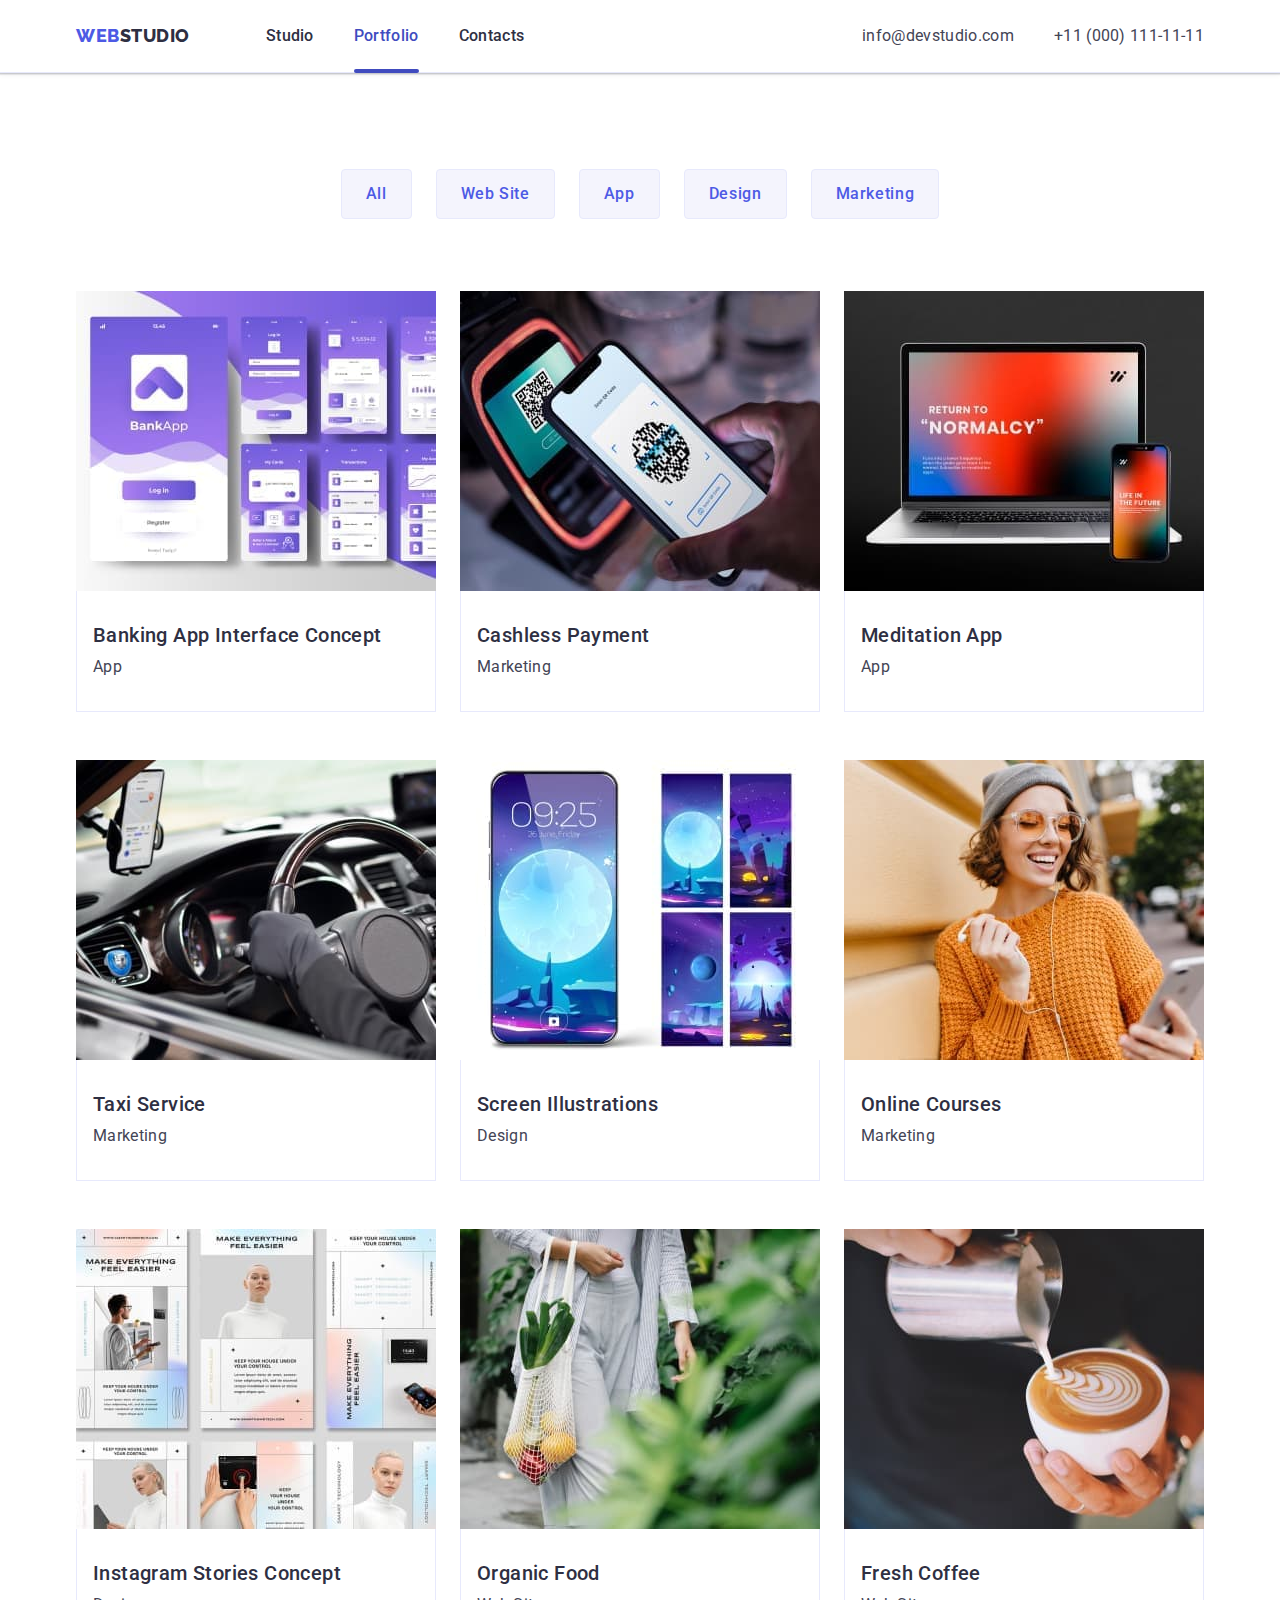
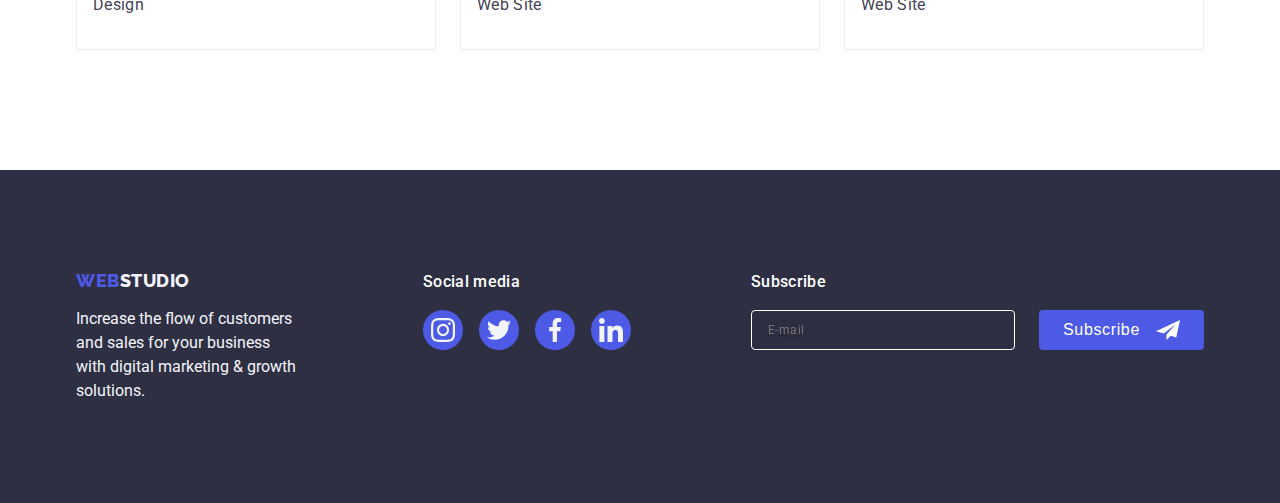
==== portfolio.html @ 84440533 "Initial commit" ====
<!DOCTYPE html>
<html lang="en">
  <head>
    <meta charset="UTF-8" />
    <meta http-equiv="X-UA-Compatible" content="IE=edge" />
    <meta name="viewport" content="width=device-width, initial-scale=1.0" />

    <link rel="preconnect" href="https://fonts.googleapis.com" />
    <link rel="preconnect" href="https://fonts.gstatic.com" crossorigin />
    <link
      href="https://fonts.googleapis.com/css2?family=Raleway:wght@800&family=Roboto:wght@400;500;700;900&display=swap"
      rel="stylesheet"
    />

    <link
      rel="stylesheet"
      href="https://cdnjs.cloudflare.com/ajax/libs/modern-normalize/2.0.0/modern-normalize.min.css"
      integrity="sha512-4xo8blKMVCiXpTaLzQSLSw3KFOVPWhm/TRtuPVc4WG6kUgjH6J03IBuG7JZPkcWMxJ5huwaBpOpnwYElP/m6wg=="
      crossorigin="anonymous"
      referrerpolicy="no-referrer"
    />

    <link rel="stylesheet" href="./css/styles.css" />

    <title>Portfolio</title>
  </head>
  <body>
    <header class="header">
      <div class="header-container container">
        <nav class="nav-page">
          <a href="./index.html" class="logo link"
            >Web<span class="accent">Studio</span>
          </a>
          <ul class="nav-list">
            <li>
              <a class="heder-nav-list-item link-focus" href="./index.html"
                >Studio</a
              >
            </li>
            <li>
              <a
                class="nav-list-link-portfolio-active heder-nav-list-item link-focus emphasis"
                href="./portfolio.html"
                >Portfolio</a
              >
            </li>
            <li>
              <a
                class="nav-list-link-contacts-active heder-nav-list-item link-focus"
                href=""
                >Contacts</a
              >
            </li>
          </ul>
        </nav>
        <address class="contacts">
          <ul class="list-contacts">
            <li>
              <a class="link-contacts address" href="mailto:info@devstudio.com"
                >info@devstudio.com</a
              >
            </li>
            <li>
              <a class="link-contacts address" href="tel:+110001111111"
                >+11 (000) 111-11-11</a
              >
            </li>
          </ul>
        </address>
      </div>
    </header>

    <main>
      <section class="scope">
        <div class="container">
          <h1 hidden>Portfolio</h1>
          <ul class="list-id">
            <li><button class="link-button" type="button">All</button></li>
            <li><button class="link-button" type="button">Web Site</button></li>
            <li><button class="link-button" type="button">App</button></li>
            <li><button class="link-button" type="button">Design</button></li>
            <li>
              <button class="link-button" type="button">Marketing</button>
            </li>
          </ul>
          <ul class="list-scope">
            <li class="scope-item">
              <a class="scope-link" href=""
                ><div class="box-img">
                  <img
                    src="./images/bankapp.jpg"
                    alt="BankApp"
                    width="360"
                    height="300"
                  />
                  <p class="text-overlay">
                    14 Stylish and User-Friendly App Design Concepts · Task
                    Manager App · Calorie Tracker App · Exotic Fruit Ecommerce
                    App · Cloud Storage App
                  </p>
                </div>
                <div class="container-items">
                  <h2 class="scope-title">Banking App Interface Concept</h2>
                  <p class="scope-text">App</p>
                </div>
              </a>
            </li>
            <li class="scope-item">
              <a class="scope-link" href="">
                <div class="box-img">
                  <img
                    src="./images/payment.jpg"
                    alt="Payment"
                    width="360"
                    height="300"
                  />
                  <p class="text-overlay">
                    14 Stylish and User-Friendly App Design Concepts · Task
                    Manager App · Calorie Tracker App · Exotic Fruit Ecommerce
                    App · Cloud Storage App
                  </p>
                </div>
                <div class="container-items">
                  <h2 class="scope-title">Cashless Payment</h2>
                  <p class="scope-text">Marketing</p>
                </div>
              </a>
            </li>
            <li class="scope-item">
              <a class="scope-link" href="">
                <div class="box-img">
                  <img
                    src="./images/app.jpg"
                    alt="App"
                    width="360"
                    height="300"
                  />
                  <p class="text-overlay">
                    14 Stylish and User-Friendly App Design Concepts · Task
                    Manager App · Calorie Tracker App · Exotic Fruit Ecommerce
                    App · Cloud Storage App
                  </p>
                </div>
                <div class="container-items">
                  <h2 class="scope-title">Meditation App</h2>
                  <p class="scope-text">App</p>
                </div></a
              >
            </li>
            <li class="scope-item">
              <a class="scope-link" href="">
                <div class="box-img">
                  <img
                    src="./images/taxi.jpg"
                    alt="Taxi"
                    width="360"
                    height="300"
                  />
                  <p class="text-overlay">
                    14 Stylish and User-Friendly App Design Concepts · Task
                    Manager App · Calorie Tracker App · Exotic Fruit Ecommerce
                    App · Cloud Storage App
                  </p>
                </div>
                <div class="container-items">
                  <h2 class="scope-title">Taxi Service</h2>
                  <p class="scope-text">Marketing</p>
                </div></a
              >
            </li>
            <li class="scope-item">
              <a class="scope-link" href="">
                <div class="box-img">
                  <img
                    src="./images/screen.jpg"
                    alt="Screen"
                    width="360"
                    height="300"
                  />
                  <p class="text-overlay">
                    14 Stylish and User-Friendly App Design Concepts · Task
                    Manager App · Calorie Tracker App · Exotic Fruit Ecommerce
                    App · Cloud Storage App
                  </p>
                </div>
                <div class="container-items">
                  <h2 class="scope-title">Screen Illustrations</h2>
                  <p class="scope-text">Design</p>
                </div></a
              >
            </li>
            <li class="scope-item">
              <a class="scope-link" href=""
                ><div class="box-img">
                  <img
                    src="./images/courses.jpg"
                    alt="Courses"
                    width="360"
                    height="300"
                  />
                  <p class="text-overlay">
                    14 Stylish and User-Friendly App Design Concepts · Task
                    Manager App · Calorie Tracker App · Exotic Fruit Ecommerce
                    App · Cloud Storage App
                  </p>
                </div>
                <div class="container-items">
                  <h2 class="scope-title">Online Courses</h2>
                  <p class="scope-text">Marketing</p>
                </div></a
              >
            </li>
            <li class="scope-item">
              <a class="scope-link" href=""
                ><div class="box-img">
                  <img
                    src="./images/stories.jpg"
                    alt="Stories"
                    width="360"
                    height="300"
                  />
                  <p class="text-overlay">
                    14 Stylish and User-Friendly App Design Concepts · Task
                    Manager App · Calorie Tracker App · Exotic Fruit Ecommerce
                    App · Cloud Storage App
                  </p>
                </div>
                <div class="container-items">
                  <h2 class="scope-title">Instagram Stories Concept</h2>
                  <p class="scope-text">Design</p>
                </div></a
              >
            </li>
            <li class="scope-item">
              <a class="scope-link" href=""
                ><div class="box-img">
                  <img
                    src="./images/food.jpg"
                    alt="Food"
                    width="360"
                    height="300"
                  />
                  <p class="text-overlay">
                    14 Stylish and User-Friendly App Design Concepts · Task
                    Manager App · Calorie Tracker App · Exotic Fruit Ecommerce
                    App · Cloud Storage App
                  </p>
                </div>
                <div class="container-items">
                  <h2 class="scope-title">Organic Food</h2>
                  <p class="scope-text">Web Site</p>
                </div></a
              >
            </li>
            <li class="scope-item">
              <a class="scope-link" href="">
                <div class="box-img">
                  <img
                    src="./images/coffee.jpg"
                    alt="Coffee"
                    width="360"
                    height="300"
                  />
                  <p class="text-overlay">
                    14 Stylish and User-Friendly App Design Concepts · Task
                    Manager App · Calorie Tracker App · Exotic Fruit Ecommerce
                    App · Cloud Storage App
                  </p>
                </div>
                <div class="container-items">
                  <h2 class="scope-title">Fresh Coffee</h2>
                  <p class="scope-text">Web Site</p>
                </div></a
              >
            </li>
          </ul>
        </div>
      </section>
    </main>
    <footer class="page-footer">
      <div class="footer-container container">
        <div class="footer-container-box">
          <a href="./index.html" class="footer-logo link"
            >Web<span class="footer-accent">Studio</span></a
          >
          <p class="footer-text">
            Increase the flow of customers and sales for your business with
            digital marketing & growth solutions.
          </p>
        </div>
        <div class="footer-container-box">
          <p class="footer-container-text">Social media</p>
          <ul class="footer-list">
            <li class="footer-item">
              <a href="" class="footer-item-link"
                ><svg class="footer-svg" width="24" height="24">
                  <use href="./images/icons.svg#icon-instagram"></use></svg
              ></a>
            </li>
            <li class="footer-item">
              <a href="" class="footer-item-link"
                ><svg class="footer-svg" width="24" height="24">
                  <use href="./images/icons.svg#icon-twitter"></use></svg
              ></a>
            </li>
            <li class="footer-item">
              <a href="" class="footer-item-link"
                ><svg class="footer-svg" width="24" height="24">
                  <use href="./images/icons.svg#icon-facebook"></use></svg
              ></a>
            </li>
            <li class="footer-item">
              <a href="" class="footer-item-link"
                ><svg class="footer-svg" width="24" height="24">
                  <use href="./images/icons.svg#icon-linkedin"></use></svg
              ></a>
            </li>
          </ul>
        </div>
        <div class="footer-form-box">
          <p class="footer-container-text">Subscribe</p>
          <form class="footer-form">
            <label class="footer-form-label"
              ><input
                type="email"
                placeholder="E-mail"
                class="footer-form-input"
                name="email"
            /></label>

            <button class="footer-form-button" type="submit">
              Subscribe
              <svg class="footer-button-svg" width="24" height="24">
                <use href="./images/icons.svg#icon-frame"></use>
              </svg>
            </button>
          </form>
        </div>
      </div>
    </footer>
  </body>
</html>
---- css/styles.css ----
:root {
  --link-focused: #4d5ae5;
  --social-link: #4d5ae5;
  --overlay-box: #4d5ae5;
  --navigate-text: #2e2f42;
  --default-text: #434455;
  --text-white-color: #ffffff;
  --active-color: #e7e9fc;
  --light-mode-background: #f4f4fd;
  --button-color: #404bbf;
  --social-hover: #404bbf;
  --customers-hover: #404bbf;
  --hero-background: rgba(46, 47, 66, 0.7);
  --link-underline: #404bbf;
  --social-icon: #f4f4fd;
  --border-customers: #8e8f99;
  --footer-link-hover: #31d0aa;
  --overlay-text: #f4f4fd;
}

*,
*::before,
*::after {
  box-sizing: border-box;
}

body {
  color: var(--default-text);
  background-color: var(--text-white-color);
  font-family: "Roboto", sans-serif;
  margin: 0;
}

h1,
h2,
h3,
h4,
h5,
h6,
p {
  margin: 0;
}

img {
  display: block;
}

ul {
  list-style: none;
  padding-left: 0;
  margin: 0;
}

a {
  text-decoration: none;
}

input {
  font-family: inherit;
}

/* ------------------------header-------------------- */

.header {
  border-bottom: 1px solid var(--active-color);
  box-shadow: 0px 2px 1px rgba(46, 47, 66, 0.08),
    0px 1px 1px rgba(46, 47, 66, 0.16), 0px 1px 6px rgba(46, 47, 66, 0.08);
}

.header-container {
  display: flex;
  justify-content: space-between;
  align-items: center;
}

.container {
  width: 1158px;
  margin: 0 auto;
  padding: 0 15px;
}

.nav-page {
  display: flex;
  align-items: center;
}

.logo {
  font-family: "Raleway", sans-serif;
  font-weight: 800;
  text-transform: uppercase;
  color: var(--link-focused);
  text-decoration: none;
  font-size: 18px;
  line-height: 1.17;
  letter-spacing: 0.03em;
  display: inline-block;
  margin-right: 76px;
}

.logo.link {
  text-decoration: none;
}

.logo:active {
  color: var(--active-color);
}

.accent {
  color: var(--navigate-text);
}

.accent:active {
  color: var(--active-color);
}

/* --------------------navigation------------------- */

.nav-list {
  display: flex;
  gap: 40px;
}

.heder-nav-list-item {
  display: block;
  padding: 24px 0;
  letter-spacing: 0.02em;
  line-height: 1.5;
  font-weight: 500;
  text-decoration: none;
  color: var(--navigate-text);
}

.heder-nav-list-item.link-focus:hover,
.heder-nav-list-item.link-focus:focus {
  color: var(--button-color);
}

.nav-list-link-studio-active {
  color: var(--link-underline);
  position: relative;
  transition: color 250ms cubic-bezier(0.4, 0, 0.2, 1);
}

.emphasis::after {
  display: block;
  content: "";
  position: absolute;
  left: 0;
  bottom: -1px;
  background-color: var(--link-underline);
  display: block;
  border-radius: 2px;
  height: 4px;
  width: 100%;
}

.nav-list-link-portfolio-active {
  color: var(--link-underline);
  position: relative;
  transition: color 250ms cubic-bezier(0.4, 0, 0.2, 1);
}

/* ---------------------contacts------------------ */

.contacts {
  font-style: normal;
}

.list-contacts {
  display: flex;
  gap: 40px;
}

.link-contacts {
  font-size: 16px;
  line-height: 1.5;
  font-weight: 400;
  letter-spacing: 0.02em;
  transition: color 250ms cubic-bezier(0.4, 0, 0.2, 1);
}

.link-contacts.address {
  color: var(--default-text);
  text-decoration: none;
}

.list-contacts .link-contacts.address:hover,
.list-contacts.link-contacts.address:focus {
  color: var(--button-color);
}

.list-contacts .link:active {
  color: var(--active-color);
}

/* ------------------------section1----------------------- */

.page {
  background-image: linear-gradient(
      to bottom,
      var(--hero-background),
      var(--hero-background)
    ),
    url(../images/people-office.jpg);
  max-width: 1440px;
  background-repeat: no-repeat;
  background-position: center;
  padding: 188px 0;
  margin-left: auto;
  margin-right: auto;
  background-size: cover;
}

.page-title {
  font-size: 56px;
  line-height: 1.07;
  color: var(--text-white-color);
  text-align: center;
  letter-spacing: 0.02em;
  max-width: 496px;
  text-align: center;
  margin-left: auto;
  margin-right: auto;
}

.page-button {
  display: block;
  border: none;
  font-family: "Roboto", sans-serif;
  font-weight: 500;
  letter-spacing: 0.04em;
  cursor: pointer;
  background-color: var(--link-focused);
  box-shadow: 0px 4px 4px rgba(0, 0, 0, 0.15);
  border-radius: 4px;
  color: var(--text-white-color);
  font-size: 16px;
  line-height: 1.5;
  min-width: 169px;
  height: 56px;
  margin-top: 48px;
  padding: 16px 32px;
  margin-left: auto;
  margin-right: auto;
  text-align: center;
  transition: background-color 250ms cubic-bezier(0.4, 0, 0.2, 1);
}

.page-button:hover,
.page-button:focus {
  background-color: var(--button-color);
  color: var(--text-white-color);
}

/* ---------------------section2----------------- */

.advice {
  padding: 120px 0;
}

.list-advice {
  display: flex;
  justify-content: space-between;
  gap: 24px;
}

.item-advice {
  width: calc((100%-72px) / 4);
}

.advice-box-svg {
  display: flex;
  justify-content: center;
  align-items: center;
  margin-bottom: 8px;
  width: 264px;
  height: 112px;
  background-color: var(--light-mode-background);
  border-radius: 4px;
}

.list-title {
  font-weight: 500;
  font-size: 20px;
  line-height: 1.2;
  color: var(--navigate-text);
  letter-spacing: 0.02em;
  margin-bottom: 8px;
}

.list-text {
  letter-spacing: 0.02em;
  font-size: 16px;
  line-height: 1.5;
  width: 264px;
}

/* ---------------------------section3------------------- */

.device {
  padding-bottom: 120px;
}

.section-title {
  text-align: center;
  letter-spacing: 0.02em;
  text-transform: capitalize;
  font-size: 36px;
  line-height: 1.11;
  color: var(--navigate-text);
  margin-bottom: 72px;
}

.list-device {
  display: flex;
  gap: 24px;
}

.item-device {
  width: calc((100%-48px) / 3);
}

.device-img {
  border: 1px solid var(--active-color);
}

/* ------------------section4--------------------- */

.section-team {
  background-color: var(--light-mode-background);
  padding: 120px 0;
}

.list-team {
  display: flex;
  gap: 24px;
  justify-content: center;
}

.team-item {
  background-color: var(--text-white-color);
  box-shadow: 0px 1px 6px rgba(46, 47, 66, 0.08),
    0px 1px 1px rgba(46, 47, 66, 0.16), 0px 2px 1px rgba(46, 47, 66, 0.08);
  border-radius: 0px 0px 4px 4px;
}

.container-team {
  padding: 32px 0;
}

.name-title {
  font-weight: 500;
  letter-spacing: 0.02em;
  text-transform: capitalize;
  color: var(--navigate-text);
  font-size: 20px;
  line-height: 1.2;
  text-align: center;
  margin-bottom: 8px;
}

.name-text {
  letter-spacing: 0.02em;
  font-size: 16px;
  line-height: 1.5;
  text-align: center;
}

.container-team-item {
  display: flex;
}

.team-soc-list {
  display: flex;
  justify-content: center;
  gap: 24px;
  margin-top: 8px;
}

.team-soc-item {
  width: 40px;
  height: 40px;
}

.team-soc-link {
  width: 100%;
  height: 100%;
  background-color: var(--social-link);
  border-radius: 50%;
  display: flex;
  justify-content: center;
  align-items: center;
  transition: background-color 250ms cubic-bezier(0.4, 0, 0.2, 1);
}

.team-soc-link:hover,
.team-soc-link:focus {
  background-color: var(--social-hover);
}

.svg-team-soc {
  fill: var(--social-icon);
}

/* ------------------------section5------------------- */

.section-customers {
  padding-top: 120px;
  padding-bottom: 120px;
}

.customers-list {
  display: flex;
  gap: 24px;
  justify-content: center;
}

.customers-item {
  display: inline-block;
  width: calc((100% - 120px) / 6);
  height: 88px;
}

.customers-item-link {
  width: 100%;
  height: 100%;
  display: flex;
  justify-content: center;
  align-items: center;
  border: 1px solid var(--border-customers);
  color: var(--border-customers);
  border-radius: 4px;
  transition: border-color 250ms cubic-bezier(0.4, 0, 0.2, 1),
    color 250ms cubic-bezier(0.4, 0, 0.2, 1);
}

.customers-item-link:hover,
.customers-item-link:focus {
  border: 1px solid var(--customers-hover);
  color: var(--customers-hover);
}

.customers-svg {
  fill: currentColor;
}

/* ------------------------footer----------------- */

.page-footer {
  background-color: var(--navigate-text);
  padding: 100px 0;
  display: flex;
}

.footer-logo {
  font-family: "Raleway", sans-serif;
  font-weight: 800;
  text-transform: uppercase;
  color: var(--link-focused);
  text-decoration: none;
  font-size: 18px;
  line-height: 1.17;
  letter-spacing: 0.03em;
  display: inline-block;
  margin-bottom: 16px;
}

.footer-logo.link {
  text-decoration: none;
}

.footer-logo:active {
  color: var(--active-color);
}

.footer-accent {
  color: var(--light-mode-background);
}

.footer-accent:hover,
.footer-accent:focus {
  color: var(--link-focused);
}

.footer-accent:active {
  color: var(--active-color);
}

.footer-text {
  color: var(--light-mode-background);
  font-size: 16px;
  line-height: 1.5;
  max-width: 264px;
}

.footer-container {
  display: flex;
  align-items: baseline;
}

.footer-container-box {
  margin-right: 120px;
}

.footer-list {
  display: flex;
  gap: 16px;
}

.footer-container-text {
  font-weight: 500;
  font-size: 16px;
  line-height: 1.5;
  letter-spacing: 0.02em;
  margin-bottom: 16px;

  color: var(--text-white-color);
}

.footer-item {
  width: 40px;
  height: 40px;
}

.footer-item-link {
  width: 100%;
  height: 100%;
  background-color: var(--social-link);
  border-radius: 50%;
  display: flex;
  justify-content: center;
  align-items: center;
  transition: background-color 250ms cubic-bezier(0.4, 0, 0.2, 1);
  margin-right: 80px;
}

.footer-item-link:hover,
.footer-item-link:focus {
  background-color: var(--footer-link-hover);
}

.footer-svg {
  fill: var(--social-icon);
}

.footer-form {
  display: flex;
  align-items: flex-end;
  gap: 24px;
}

.footer-form-input {
  display: block;
  background-color: transparent;
  border: 1px solid var(--text-white-color);
  border-radius: 4px;
  padding: 8px 16px;
  color: var(--text-white-color);
  letter-spacing: 0.04em;
  font-size: 12px;
  line-height: 1.5;
  min-width: 264px;
  height: 40px;
  filter: drop-shadow(0px 4px 4px rgba(0, 0, 0, 0.15));
  transition: background-color 250ms cubic-bezier(0.4, 0, 0.2, 1);
}

.footer-form-button {
  display: flex;
  flex-direction: row;
  justify-content: center;
  align-items: center;
  min-width: 165px;
  height: 40px;
  font-weight: 500;
  padding: 8px 24px;
  border-radius: 4px;
  background-color: var(--link-focused);
  color: var(--text-white-color);
  letter-spacing: 0.04em;
  font-size: 16px;
  line-height: 1.5;
  transition: background-color 250ms cubic-bezier(0.4, 0, 0.2, 1);
  border: none;
  cursor: pointer;
}

.footer-form-button:hover,
.footer-form-button:focus {
  background-color: var(--button-color);
  color: var(--text-white-color);
}

.footer-button-svg {
  margin-left: 16px;
}

/*---------------------backdrop-----------------  */

.is-hidden {
  opacity: 0;
  visibility: hidden;
  pointer-events: none;
}

.backdrop {
  position: fixed;
  top: 0;
  left: 0;
  width: 100%;
  height: 100%;
  background-color: rgba(46, 47, 66, 0.4);
  transition: opacity 250ms cubic-bezier(0.4, 0, 0.2, 1),
    visibility 250ms cubic-bezier(0.4, 0, 0.2, 1);
}

.modal {
  position: absolute;
  top: 50%;
  left: 50%;
  width: 408px;
  min-height: 584px;
  transform: translate(-50%, -50%) scale(1);
  background-color: #fcfcfc;
  transition: transform 250ms cubic-bezier(0.4, 0, 0.2, 1);
  box-shadow: 0px 1px 1px rgba(0, 0, 0, 0.14), 0px 1px 3px rgba(0, 0, 0, 0.12),
    0px 2px 1px rgba(0, 0, 0, 0.2);
  border-radius: 4px;
  display: flex;
  flex-direction: column;
  align-items: center;
  justify-content: center;
  padding: 72px 24px 24px;
}

.modal-button {
  position: absolute;
  background: var(--active-color);
  border: 1px solid rgba(0, 0, 0, 0.1);
  border-radius: 50%;
  top: 24px;
  right: 24px;
  width: 24px;
  height: 24px;
  cursor: pointer;
  display: flex;
  justify-content: center;
  align-items: center;
  padding: 0;
  transition: background-color 250ms cubic-bezier(0.4, 0, 0.2, 1),
    border 250ms cubic-bezier(0.4, 0, 0.2, 1);
}

.modal-button:hover,
.modal-button:focus {
  background-color: var(--button-color);
  fill: var(--text-white-color);
  border: none;
}

.button-svg {
  transition: fill 250ms cubic-bezier(0.4, 0, 0.2, 1);
}

.backdrop-title {
  font-weight: 500;
  font-size: 16px;
  line-height: 1.5;
  text-align: center;
  letter-spacing: 0.02em;
  color: var(--navigate-text);
  margin-bottom: 16px;
}

.container-form {
  margin-bottom: 8px;
}

.form-label {
  display: block;
  position: relative;
  font-size: 12px;
  line-height: 1.17;
  letter-spacing: 0.04em;
  color: var(--border-customers);
  margin-bottom: 4px;
}

.container-input {
  position: relative;
}

.form-input {
  display: block;
  width: 360px;
  height: 40px;
  padding-left: 38px;
  border: 1px solid rgba(46, 47, 66, 0.4);
  outline: transparent;
  border-radius: 4px;
  background-color: transparent;
  transition: border-color 250ms cubic-bezier(0.4, 0, 0.2, 1);
}

.form-input:focus {
  border-color: var(--link-focused);
}

.form-svg {
  position: absolute;
  top: 50%;
  left: 16px;
  transform: translateY(-50%);
  transition: fill 250ms cubic-bezier(0.4, 0, 0.2, 1);
}

.form-input:focus-within + .form-svg {
  fill: #4d5ae5;
}

.textarea-box {
  margin-bottom: 16px;
}

.form-textarea {
  display: block;
  resize: none;
  width: 360px;
  height: 120px;
  color: rgba(46, 47, 66, 0.4);
  border: 1px solid rgba(46, 47, 66, 0.2);
  border-radius: 4px;
  background-color: transparent;
  outline: transparent;
  transition: border-color 250ms cubic-bezier(0.4, 0, 0.2, 1);
  padding: 8px 16px;
  font-size: 12px;
  letter-spacing: 0.04em;
  line-height: 1.17;
}

.form-textarea:focus {
  border-color: var(--link-focused);
}

.checkbox-box {
  margin-bottom: 24px;
}

.checkbox-label {
  display: block;
  font-size: 12px;
  line-height: 1.17;
  letter-spacing: 0.04em;
  color: var(--border-customers);
}

.visually-hidden {
  position: absolute;
  width: 1px;
  height: 1px;
  margin: -1px;
  border: 0;
  padding: 0;
  white-space: nowrap;
  clip-path: inset(100%);
  clip: rect(0 0 0 0);
  overflow: hidden;
}

.checkbox-span {
  width: 16px;
  height: 16px;
  border: 1px solid rgba(46, 47, 66, 0.4);
  border-radius: 2px;
  transition: background-color 250ms cubic-bezier(0.4, 0, 0.2, 1),
    border 250ms cubic-bezier(0.4, 0, 0.2, 1),
    fill 250ms cubic-bezier(0.4, 0, 0.2, 1);
  display: inline-flex;
  justify-content: center;
  align-items: center;
  fill: transparent;
  margin-right: 8px;
}

.form-checkbox-svg {
  display: inline-block;
  border-radius: 2px;
  opacity: 0;
}

.form-link {
  font-size: 12px;
  line-height: 1.33;
  letter-spacing: 0.04em;
  text-decoration: underline;
  color: var(--social-link);
}

.form-checkbox:checked + .checkbox-label > .checkbox-span .form-checkbox-svg {
  opacity: 1;
}

.form-checkbox:checked + .checkbox-label > .checkbox-span {
  background-color: #404bbf;
  border: none;
  fill: #ffffff;
}

.form-btn {
  display: block;
  min-width: 169px;
  height: 56px;
  padding: 16px 32px;
  font-size: 500;
  letter-spacing: 0.04em;
  background-color: var(--link-focused);
  color: var(--text-white-color);
  box-shadow: 0px 4px 4px rgba(0, 0, 0, 0.15);
  border-radius: 4px;
  text-align: center;
  transition: background-color 250ms cubic-bezier(0.4, 0, 0.2, 1);
  margin-top: 24px;
  margin-left: auto;
  margin-right: auto;
  line-height: 1.5;
  font-weight: 500;
  cursor: pointer;
  border: none;
}

/* ------------------Button-portfolio----------------- */

.scope {
  padding-top: 96px;
  padding-bottom: 120px;
}

.list-id {
  display: flex;
  justify-content: center;
  gap: 24px;
  margin-bottom: 72px;
}

.link-button {
  font-family: "Roboto", sans-serif;
  font-weight: 500;
  font-size: 16px;
  line-height: 1.5;
  letter-spacing: 0.04em;
  cursor: pointer;
  color: var(--link-focused);
  background-color: var(--light-mode-background);
  border: 1px solid var(--active-color);
  border-radius: 4px;
  padding: 12px 24px;
  transition: color 250ms cubic-bezier(0.4, 0, 0.2, 1),
    background-color 250ms cubic-bezier(0.4, 0, 0.2, 1),
    border-color 250ms cubic-bezier(0.4, 0, 0.2, 1),
    box-shadow 250ms cubic-bezier(0.4, 0, 0.2, 1);
}

.link-button:hover,
.link-button:focus {
  background-color: var(--button-color);
  color: var(--text-white-color);
  border: 1px solid transparent;
  box-shadow: 0px 3px 1px rgba(0, 0, 0, 0.1), 0px 2px 1px rgba(0, 0, 0, 0.08),
    0px 2px 2px rgba(0, 0, 0, 0.12);
}

/* --------------------------scope portfolio--------------- */

.list-scope {
  display: flex;
  column-gap: 24px;
  flex-wrap: wrap;
  row-gap: 48px;
}

.scope-item {
  background-color: var(--text-white-color);
  width: calc((100% - 48px) / 3);
}

.scope-link {
  display: block;
  transition: box-shadow 250ms cubic-bezier(0.4, 0, 0.2, 1);
}

.scope-link:hover,
.scope-link:focus {
  box-shadow: 0px 1px 6px rgba(46, 47, 66, 0.08),
    0px 1px 1px rgba(46, 47, 66, 0.16), 0px 2px 1px rgba(46, 47, 66, 0.08);
}

.box-img {
  position: relative;
  overflow: hidden;
}

.text-overlay {
  position: absolute;
  top: 0;
  left: 0;
  width: 100%;
  height: 100%;
  transform: translateY(100%);
  font-weight: 400;
  font-size: 16px;
  line-height: 1.5;
  letter-spacing: 0.02em;
  background-color: var(--overlay-box);
  color: var(--overlay-text);
  transition: transform 250ms cubic-bezier(0.4, 0, 0.2, 1);
  padding: 40px 32px;
}

.scope-link:focus .text-overlay {
  transform: translateY(0);
}

.box-img:hover .text-overlay {
  transform: translateY(0);
}
.container-items {
  padding: 32px 16px;
  border: 1px solid var(--active-color);
  border-top: none;
}

.scope-title {
  font-weight: 500;
  font-size: 20px;
  line-height: 1.2;
  letter-spacing: 0.02em;
  color: var(--navigate-text);
  margin-bottom: 8px;
}

.scope-text {
  letter-spacing: 0.02em;
  color: var(--default-text);
  font-size: 16px;
  line-height: 1.5;
}
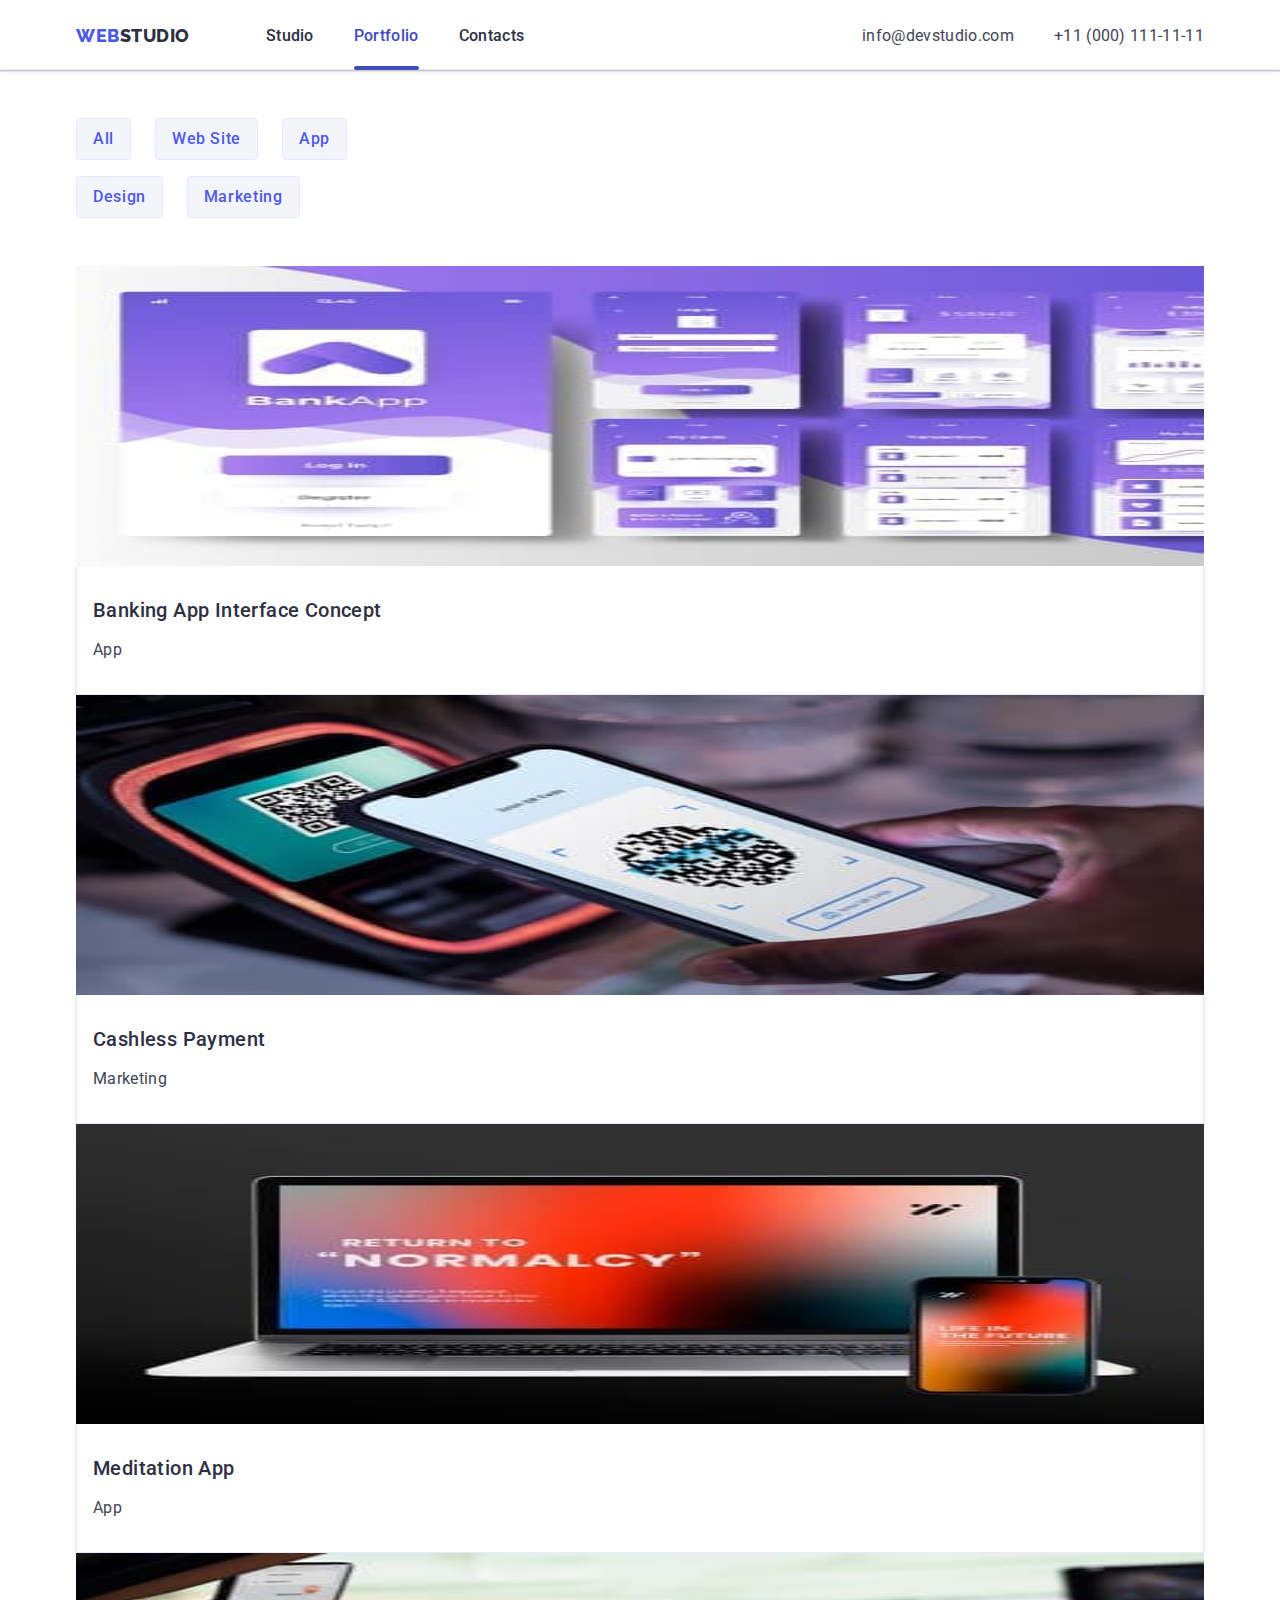
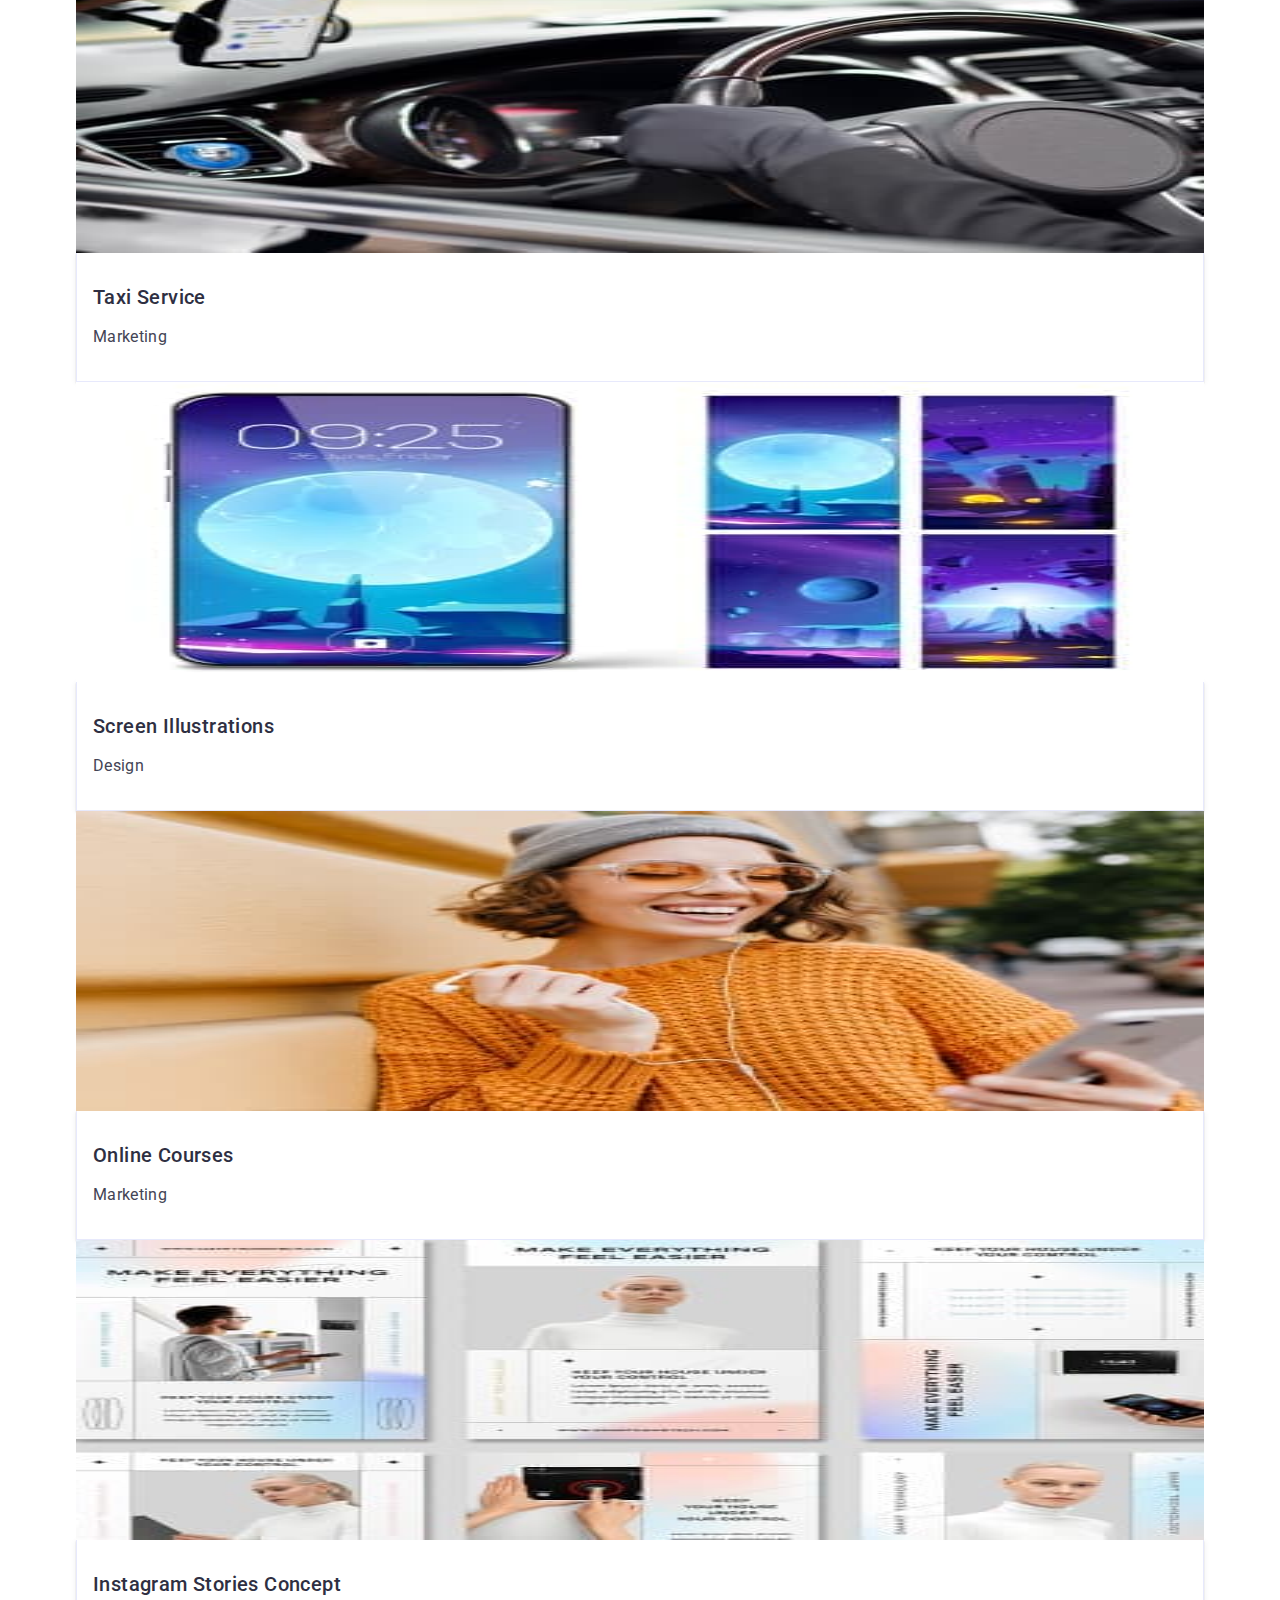
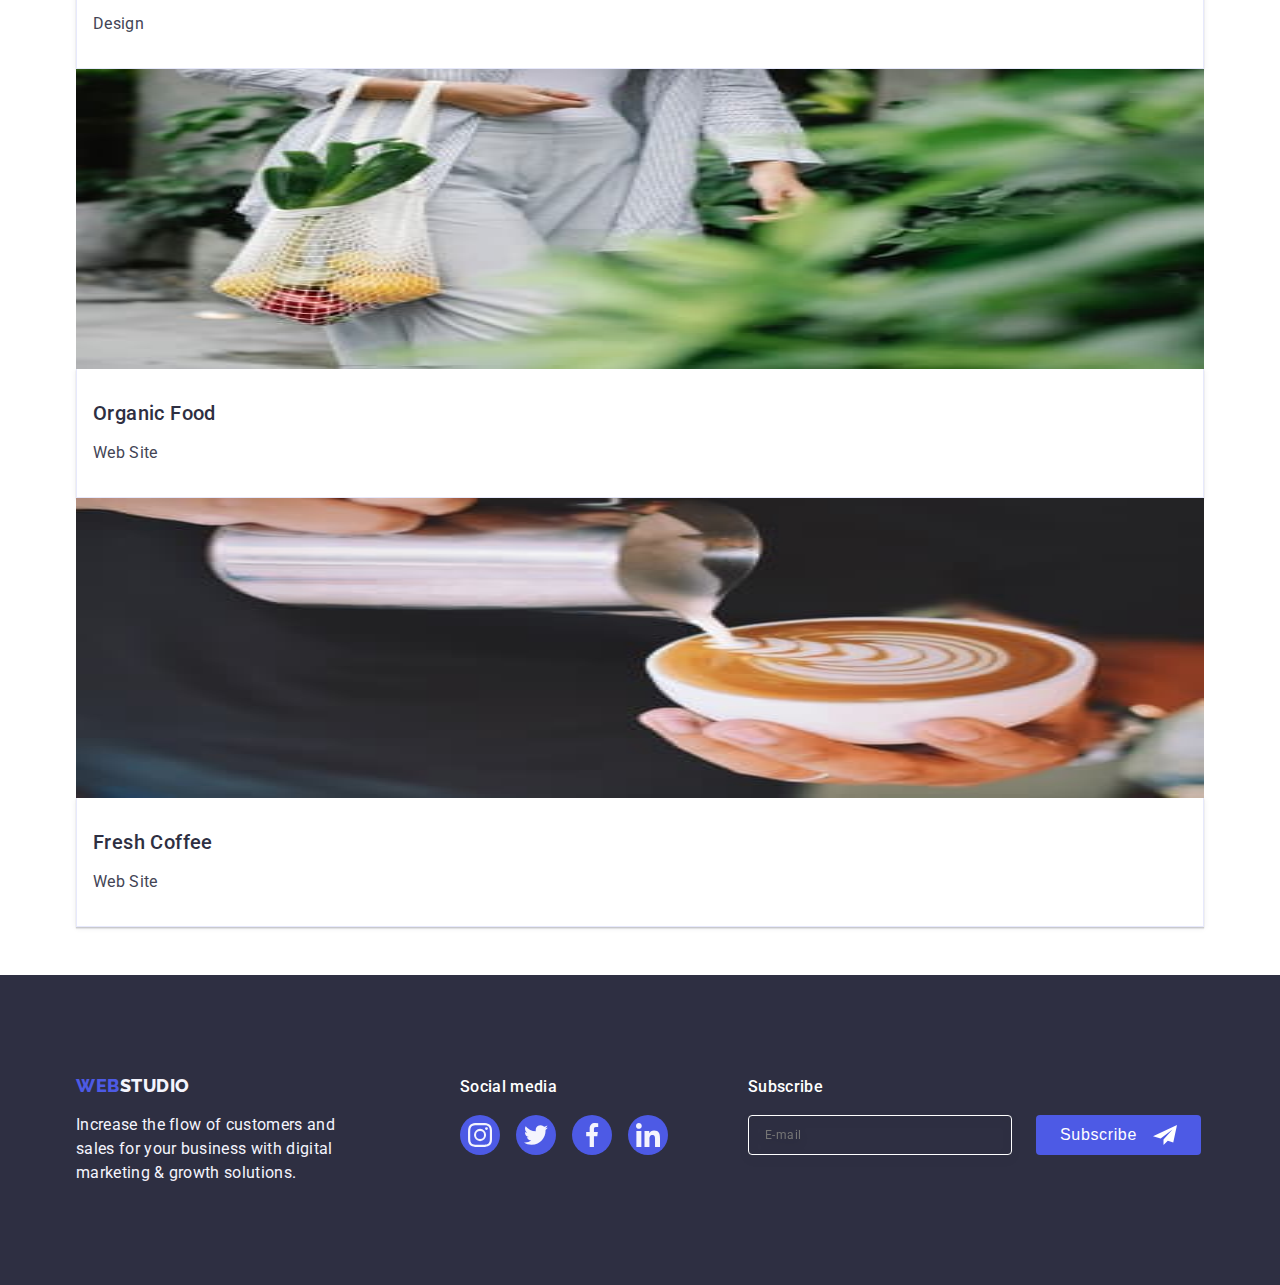
==== commit 8eda1b70: "save6" ====
--- a/portfolio.html
+++ b/portfolio.html
@@ -31,6 +31,87 @@
           <a href="./index.html" class="logo link"
             >Web<span class="accent">Studio</span>
           </a>
+
+          <button data-menu-open class="nav-btn" type="button">
+            <svg class="nav-btn-svg" width="32" height="22">
+              <use href="./images/icons.svg#icon-hamburger-converted"></use>
+            </svg>
+          </button>
+          <div data-menu class="mobile-menu is-hidden">
+            <div class="mobile-menu">
+              <button
+                data-menu-close
+                type="button"
+                class="menu-button js-close-menu"
+              >
+                <svg class="button-svg" width="8" height="8">
+                  <use href="./images/icons.svg#icon-close-black"></use>
+                </svg>
+              </button>
+              <nav>
+                <ul class="nav-list-menu">
+                  <li>
+                    <a class="heder-nav-menu" href="./index.html">Studio</a>
+                  </li>
+                  <li>
+                    <a class="heder-nav-menu emphasis" href="./portfolio.html"
+                      >Portfolio</a
+                    >
+                  </li>
+                  <li>
+                    <a class="heder-nav-menu" href="">Contacts</a>
+                  </li>
+                </ul>
+              </nav>
+              <address class="contacts-menu">
+                <ul class="list-contacts-menu">
+                  <li class="contacts-item">
+                    <a
+                      class="link-contacts-menu address"
+                      href="tel:+110001111111"
+                      >+11 (000) 111-11-11</a
+                    >
+                  </li>
+                  <li>
+                    <a
+                      class="email-contacts-menu address"
+                      href="mailto:info@devstudio.com"
+                      >info@devstudio.com</a
+                    >
+                  </li>
+                </ul>
+                <ul class="soc-list">
+                  <li class="soc-item">
+                    <a href="" class="soc-link"
+                      ><svg class="svg-soc">
+                        <use
+                          href="./images/icons.svg#icon-instagram"
+                        ></use></svg
+                    ></a>
+                  </li>
+                  <li class="soc-item">
+                    <a href="" class="soc-link"
+                      ><svg class="svg-soc">
+                        <use href="./images/icons.svg#icon-twitter"></use></svg
+                    ></a>
+                  </li>
+                  <li class="soc-item">
+                    <a href="" class="soc-link"
+                      ><svg class="svg-soc">
+                        <use href="./images/icons.svg#icon-facebook"></use></svg
+                    ></a>
+                  </li>
+                  <li class="soc-item">
+                    <a href="" class="soc-link"
+                      ><svg class="svg-soc">
+                        <use href="./images/icons.svg#icon-linkedin"></use></svg
+                    ></a>
+                  </li>
+                </ul>
+              </address>
+            </div>
+          </div>
+
           <ul class="nav-list">
             <li>
               <a class="heder-nav-list-item link-focus" href="./index.html"
@@ -45,11 +126,7 @@
               >
             </li>
             <li>
-              <a
-                class="nav-list-link-contacts-active heder-nav-list-item link-focus"
-                href=""
-                >Contacts</a
-              >
+              <a class="heder-nav-list-item link-focus" href="">Contacts</a>
             </li>
           </ul>
         </nav>
@@ -75,19 +152,33 @@
         <div class="container">
           <h1 hidden>Portfolio</h1>
           <ul class="list-id">
-            <li><button class="link-button" type="button">All</button></li>
-            <li><button class="link-button" type="button">Web Site</button></li>
-            <li><button class="link-button" type="button">App</button></li>
-            <li><button class="link-button" type="button">Design</button></li>
-            <li>
-              <button class="link-button" type="button">Marketing</button>
-            </li>
+            <div class="list-id-box">
+              <li class="list-item-id">
+                <button class="link-button" type="button">All</button>
+              </li>
+              <li class="list-item-id">
+                <button class="link-button" type="button">Web Site</button>
+              </li>
+              <li class="list-item-id">
+                <button class="link-button" type="button">App</button>
+              </li>
+            </div>
+            <div class="list-id-box">
+              <li class="list-item-id">
+                <button class="link-button" type="button">Design</button>
+              </li>
+              <li class="list-item-id">
+                <button class="link-button" type="button">Marketing</button>
+              </li>
+            </div>
           </ul>
           <ul class="list-scope">
             <li class="scope-item">
               <a class="scope-link" href=""
                 ><div class="box-img">
                   <img
+                    class="scope-img"
+                    srcset="./images/bankapp.jpg 1x, ./images/bankapp@2x.jpg 2x"
                     src="./images/bankapp.jpg"
                     alt="BankApp"
                     width="360"
@@ -109,6 +200,8 @@
               <a class="scope-link" href="">
                 <div class="box-img">
                   <img
+                    class="scope-img"
+                    srcset="./images/payment.jpg 1x, ./images/payment@2x.jpg 2x"
                     src="./images/payment.jpg"
                     alt="Payment"
                     width="360"
@@ -130,6 +223,8 @@
               <a class="scope-link" href="">
                 <div class="box-img">
                   <img
+                    class="scope-img"
+                    srcset="./images/app.jpg 1x, ./images/app@2x.jpg 2x"
                     src="./images/app.jpg"
                     alt="App"
                     width="360"
@@ -151,6 +246,8 @@
               <a class="scope-link" href="">
                 <div class="box-img">
                   <img
+                    class="scope-img"
+                    srcset="./images/taxi.jpg 1x, ./images/taxi@2x.jpg 2x"
                     src="./images/taxi.jpg"
                     alt="Taxi"
                     width="360"
@@ -172,6 +269,8 @@
               <a class="scope-link" href="">
                 <div class="box-img">
                   <img
+                    class="scope-img"
+                    srcset="./images/screen.jpg 1x, ./images/screen@2x.jpg 2x"
                     src="./images/screen.jpg"
                     alt="Screen"
                     width="360"
@@ -193,6 +292,8 @@
               <a class="scope-link" href=""
                 ><div class="box-img">
                   <img
+                    class="scope-img"
+                    srcset="./images/courses.jpg 1x, ./images/courses@2x.jpg 2x"
                     src="./images/courses.jpg"
                     alt="Courses"
                     width="360"
@@ -214,6 +315,8 @@
               <a class="scope-link" href=""
                 ><div class="box-img">
                   <img
+                    class="scope-img"
+                    srcset="./images/stories.jpg 1x, ./images/stories@2x.jpg 2x"
                     src="./images/stories.jpg"
                     alt="Stories"
                     width="360"
@@ -235,6 +338,8 @@
               <a class="scope-link" href=""
                 ><div class="box-img">
                   <img
+                    class="scope-img"
+                    srcset="./images/food.jpg 1x, ./images/food@2x.jpg 2x"
                     src="./images/food.jpg"
                     alt="Food"
                     width="360"
@@ -256,6 +361,8 @@
               <a class="scope-link" href="">
                 <div class="box-img">
                   <img
+                    class="scope-img"
+                    srcset="/images/coffee.jpg 1x, ./images/coffe@2x.jpg 2x"
                     src="./images/coffee.jpg"
                     alt="Coffee"
                     width="360"
@@ -279,10 +386,11 @@
     </main>
     <footer class="page-footer">
       <div class="footer-container container">
-        <div class="footer-container-box">
+        <div class="footer-container-logo">
           <a href="./index.html" class="footer-logo link"
             >Web<span class="footer-accent">Studio</span></a
           >
+
           <p class="footer-text">
             Increase the flow of customers and sales for your business with
             digital marketing & growth solutions.
@@ -338,5 +446,6 @@
         </div>
       </div>
     </footer>
+    <script defer src="js/mobile-menu.js"></script>
   </body>
 </html>
--- a/css/styles.css
+++ b/css/styles.css
@@ -29,6 +29,7 @@
   background-color: var(--text-white-color);
   font-family: "Roboto", sans-serif;
   margin: 0;
+  padding: 0;
 }
 
 h1,
@@ -59,29 +60,24 @@
   font-family: inherit;
 }
 
-/* ------------------------header-------------------- */
+/* ------------------------Mobile First----------------------- */
 
 .header {
   border-bottom: 1px solid var(--active-color);
   box-shadow: 0px 2px 1px rgba(46, 47, 66, 0.08),
     0px 1px 1px rgba(46, 47, 66, 0.16), 0px 1px 6px rgba(46, 47, 66, 0.08);
-}
-
-.header-container {
-  display: flex;
-  justify-content: space-between;
-  align-items: center;
+  height: 70px;
 }
 
 .container {
-  width: 1158px;
+  min-width: 320px;
+  max-width: 428px;
   margin: 0 auto;
-  padding: 0 15px;
+  padding: 0 16px;
 }
 
 .nav-page {
   display: flex;
-  align-items: center;
 }
 
 .logo {
@@ -94,136 +90,204 @@
   line-height: 1.17;
   letter-spacing: 0.03em;
   display: inline-block;
-  margin-right: 76px;
-}
-
-.logo.link {
-  text-decoration: none;
-}
-
-.logo:active {
-  color: var(--active-color);
+  padding: 25px 0;
 }
 
 .accent {
   color: var(--navigate-text);
 }
 
-.accent:active {
-  color: var(--active-color);
-}
-
-/* --------------------navigation------------------- */
+.nav-btn {
+  cursor: pointer;
+  border: none;
+  padding: 0;
+  background-color: transparent;
+  display: flex;
+  align-items: center;
+  margin-left: auto;
+}
+
+.contacts-menu {
+  font-style: normal;
+}
 
 .nav-list {
-  display: flex;
+  display: none;
+}
+
+.contacts {
+  display: none;
+}
+
+.mobile-menu {
+  position: fixed;
+  top: 0;
+  left: 0;
+  width: 100%;
+  height: 100%;
+  background-color: rgba(46, 47, 66, 0.4);
+  transition: opacity 250ms cubic-bezier(0.4, 0, 0.2, 1),
+    visibility 250ms cubic-bezier(0.4, 0, 0.2, 1);
+}
+
+.is-open {
+  opacity: 0;
+  visibility: hidden;
+  pointer-events: none;
+}
+
+.menu-button {
+  position: absolute;
+  background: var(--active-color);
+  border: 1px solid rgba(0, 0, 0, 0.1);
+  border-radius: 50%;
+  top: 24px;
+  right: 24px;
+  width: 24px;
+  height: 24px;
+  cursor: pointer;
+  display: flex;
+  justify-content: center;
+  align-items: center;
+  padding: 0;
+}
+
+.mobile-menu {
+  position: absolute;
+  top: 50%;
+  left: 50%;
+  width: 100%;
+  height: 100%;
+  transform: translate(-50%, -50%) scale(1);
+  background-color: #ffffff;
+  box-shadow: 0px 2px 1px rgba(46, 47, 66, 0.08),
+    0px 1px 1px rgba(46, 47, 66, 0.16), 0px 1px 6px rgba(46, 47, 66, 0.08);
+  border-radius: 4px;
+  display: flex;
+  flex-direction: column;
+  padding: 80px 35px 40px 40px;
+}
+
+.nav-list-menu {
+  display: flex;
+  flex-direction: column;
+  margin-bottom: auto;
   gap: 40px;
 }
 
-.heder-nav-list-item {
-  display: block;
-  padding: 24px 0;
-  letter-spacing: 0.02em;
-  line-height: 1.5;
+.heder-nav-menu {
+  font-weight: 700;
+  font-size: 36px;
+  line-height: 1.11;
+  letter-spacing: 0.02em;
+  text-transform: capitalize;
+  color: var(--navigate-text);
+}
+
+.emphasis {
+  color: var(--link-underline);
+}
+
+.contacts-menu {
+  margin-top: auto;
+}
+
+.list-contacts-menu {
+  margin-bottom: 48px;
+}
+
+.contacts-item {
+  margin-bottom: 40px;
+}
+
+.link-contacts-menu {
+  font-weight: 700;
+  font-size: 36px;
+  line-height: 1.11;
+  letter-spacing: 0.02em;
+  text-transform: capitalize;
+  color: var(--link-focused);
+}
+
+.email-contacts-menu {
   font-weight: 500;
-  text-decoration: none;
-  color: var(--navigate-text);
-}
-
-.heder-nav-list-item.link-focus:hover,
-.heder-nav-list-item.link-focus:focus {
-  color: var(--button-color);
-}
-
-.nav-list-link-studio-active {
-  color: var(--link-underline);
-  position: relative;
-  transition: color 250ms cubic-bezier(0.4, 0, 0.2, 1);
-}
-
-.emphasis::after {
-  display: block;
-  content: "";
-  position: absolute;
-  left: 0;
-  bottom: -1px;
-  background-color: var(--link-underline);
-  display: block;
-  border-radius: 2px;
-  height: 4px;
+  font-size: 20px;
+  line-height: 1.2;
+  letter-spacing: 0.02em;
+  color: var(--default-text);
+}
+
+.soc-list {
+  display: flex;
+  gap: 56px;
+}
+
+.soc-item {
+  width: 40px;
+  height: 40px;
+}
+
+.soc-link {
   width: 100%;
-}
-
-.nav-list-link-portfolio-active {
-  color: var(--link-underline);
-  position: relative;
-  transition: color 250ms cubic-bezier(0.4, 0, 0.2, 1);
-}
-
-/* ---------------------contacts------------------ */
-
-.contacts {
-  font-style: normal;
-}
-
-.list-contacts {
-  display: flex;
-  gap: 40px;
-}
-
-.link-contacts {
-  font-size: 16px;
-  line-height: 1.5;
-  font-weight: 400;
-  letter-spacing: 0.02em;
-  transition: color 250ms cubic-bezier(0.4, 0, 0.2, 1);
-}
-
-.link-contacts.address {
-  color: var(--default-text);
-  text-decoration: none;
-}
-
-.list-contacts .link-contacts.address:hover,
-.list-contacts.link-contacts.address:focus {
-  color: var(--button-color);
-}
-
-.list-contacts .link:active {
-  color: var(--active-color);
-}
-
-/* ------------------------section1----------------------- */
-
-.page {
+  height: 100%;
+  background-color: var(--social-link);
+  border-radius: 50%;
+  display: flex;
+  justify-content: center;
+  align-items: center;
+}
+
+.svg-soc {
+  max-width: 24px;
+  max-height: 24px;
+}
+
+/* -------------------------hero---------------------- */
+
+.hero {
   background-image: linear-gradient(
       to bottom,
       var(--hero-background),
       var(--hero-background)
     ),
-    url(../images/people-office.jpg);
-  max-width: 1440px;
+    url(../images/dark-bg.jpg);
+  min-width: 320px;
   background-repeat: no-repeat;
   background-position: center;
-  padding: 188px 0;
   margin-left: auto;
   margin-right: auto;
   background-size: cover;
-}
-
-.page-title {
-  font-size: 56px;
-  line-height: 1.07;
+  padding: 112px 0;
+}
+
+@media (min-device-pixel-ratio: 2),
+  (min-resolution: 192dpi),
+  (min-resolution: 2dppx) {
+  .hero {
+    background-image: linear-gradient(
+        to bottom,
+        var(--hero-background),
+        var(--hero-background)
+      ),
+      url(../images/dark-bg@2x.jpg);
+  }
+}
+
+.hero-title {
+  font-size: 36px;
+  line-height: 1.11;
+  text-align: center;
+  letter-spacing: 0.02em;
+  text-transform: capitalize;
   color: var(--text-white-color);
   text-align: center;
-  letter-spacing: 0.02em;
-  max-width: 496px;
+  max-width: 320px;
   text-align: center;
   margin-left: auto;
   margin-right: auto;
 }
 
-.page-button {
+.hero-btn {
   display: block;
   border: none;
   font-family: "Roboto", sans-serif;
@@ -238,132 +302,100 @@
   line-height: 1.5;
   min-width: 169px;
   height: 56px;
-  margin-top: 48px;
+  margin-top: 72px;
   padding: 16px 32px;
   margin-left: auto;
   margin-right: auto;
   text-align: center;
-  transition: background-color 250ms cubic-bezier(0.4, 0, 0.2, 1);
-}
-
-.page-button:hover,
-.page-button:focus {
-  background-color: var(--button-color);
-  color: var(--text-white-color);
-}
-
-/* ---------------------section2----------------- */
+}
+/* --------------------section2--------------- */
 
 .advice {
-  padding: 120px 0;
-}
-
-.list-advice {
-  display: flex;
-  justify-content: space-between;
-  gap: 24px;
-}
-
-.item-advice {
-  width: calc((100%-72px) / 4);
-}
-
-.advice-box-svg {
-  display: flex;
-  justify-content: center;
-  align-items: center;
+  padding: 96px 0;
+}
+
+.item-advice:not(:last-child) {
+  margin-bottom: 72px;
+}
+
+.svg-advice {
+  display: none;
+}
+
+.list-title {
+  font-weight: 700;
+  font-size: 36px;
+  line-height: 1.11;
+  text-align: center;
+  letter-spacing: 0.02em;
+  text-transform: capitalize;
+  color: var(--navigate-text);
   margin-bottom: 8px;
+}
+
+.list-text {
+  font-weight: 500;
+  font-size: 16px;
+  line-height: 1.5;
+  letter-spacing: 0.02em;
+}
+
+/* ------------------------section3------------------ */
+.device {
+  display: none;
+}
+
+/* ------------------------section4------------------ */
+.section-team {
+  padding: 96px 0;
+  background-color: var(--light-mode-background);
+}
+
+.section-title {
+  font-weight: 700;
+  font-size: 36px;
+  line-height: 1.11;
+  text-align: center;
+  letter-spacing: 0.02em;
+  text-transform: capitalize;
+  margin-bottom: 72px;
+}
+
+.team-item {
+  background: var(--text-white-color);
+  box-shadow: 0px 1px 6px rgba(46, 47, 66, 0.08),
+    0px 1px 1px rgba(46, 47, 66, 0.16), 0px 2px 1px rgba(46, 47, 66, 0.08);
+  border-radius: 0px 0px 4px 4px;
   width: 264px;
-  height: 112px;
-  background-color: var(--light-mode-background);
-  border-radius: 4px;
-}
-
-.list-title {
+  margin: 0 auto;
+}
+
+.team-item:not(:last-child) {
+  margin-bottom: 72px;
+}
+
+.container-team {
+  padding: 32px 0;
+}
+
+.name-title {
   font-weight: 500;
   font-size: 20px;
   line-height: 1.2;
+  text-align: center;
+  letter-spacing: 0.02em;
   color: var(--navigate-text);
-  letter-spacing: 0.02em;
   margin-bottom: 8px;
 }
 
-.list-text {
-  letter-spacing: 0.02em;
-  font-size: 16px;
-  line-height: 1.5;
-  width: 264px;
-}
-
-/* ---------------------------section3------------------- */
-
-.device {
-  padding-bottom: 120px;
-}
-
-.section-title {
-  text-align: center;
-  letter-spacing: 0.02em;
-  text-transform: capitalize;
-  font-size: 36px;
-  line-height: 1.11;
-  color: var(--navigate-text);
-  margin-bottom: 72px;
-}
-
-.list-device {
-  display: flex;
-  gap: 24px;
-}
-
-.item-device {
-  width: calc((100%-48px) / 3);
-}
-
-.device-img {
-  border: 1px solid var(--active-color);
-}
-
-/* ------------------section4--------------------- */
-
-.section-team {
-  background-color: var(--light-mode-background);
-  padding: 120px 0;
-}
-
-.list-team {
-  display: flex;
-  gap: 24px;
-  justify-content: center;
-}
-
-.team-item {
-  background-color: var(--text-white-color);
-  box-shadow: 0px 1px 6px rgba(46, 47, 66, 0.08),
-    0px 1px 1px rgba(46, 47, 66, 0.16), 0px 2px 1px rgba(46, 47, 66, 0.08);
-  border-radius: 0px 0px 4px 4px;
-}
-
-.container-team {
-  padding: 32px 0;
-}
-
-.name-title {
-  font-weight: 500;
-  letter-spacing: 0.02em;
-  text-transform: capitalize;
-  color: var(--navigate-text);
-  font-size: 20px;
-  line-height: 1.2;
-  text-align: center;
-  margin-bottom: 8px;
-}
-
 .name-text {
-  letter-spacing: 0.02em;
+  font-weight: 400;
   font-size: 16px;
   line-height: 1.5;
   text-align: center;
+  letter-spacing: 0.02em;
+  color: var(--default-text);
+  margin-bottom: 8px;
 }
 
 .container-team-item {
@@ -390,34 +422,35 @@
   display: flex;
   justify-content: center;
   align-items: center;
-  transition: background-color 250ms cubic-bezier(0.4, 0, 0.2, 1);
-}
-
-.team-soc-link:hover,
-.team-soc-link:focus {
-  background-color: var(--social-hover);
-}
-
-.svg-team-soc {
-  fill: var(--social-icon);
-}
-
-/* ------------------------section5------------------- */
+}
+
+/* ------------------------section5------------------ */
 
 .section-customers {
-  padding-top: 120px;
-  padding-bottom: 120px;
-}
+  padding: 96px 0;
+}
+
+/* .section-title {
+  font-weight: 700;
+  font-size: 36px;
+  line-height: 1.11;
+  text-align: center;
+  letter-spacing: 0.02em;
+  text-transform: capitalize;
+  color: var(--navigate-text);
+} */
 
 .customers-list {
   display: flex;
-  gap: 24px;
+  flex-wrap: wrap;
+  row-gap: 72px;
+  column-gap: 16px;
   justify-content: center;
+  align-items: center;
 }
 
 .customers-item {
-  display: inline-block;
-  width: calc((100% - 120px) / 6);
+  width: calc((100% - 16px) / 2);
   height: 88px;
 }
 
@@ -430,81 +463,53 @@
   border: 1px solid var(--border-customers);
   color: var(--border-customers);
   border-radius: 4px;
-  transition: border-color 250ms cubic-bezier(0.4, 0, 0.2, 1),
-    color 250ms cubic-bezier(0.4, 0, 0.2, 1);
-}
-
-.customers-item-link:hover,
-.customers-item-link:focus {
-  border: 1px solid var(--customers-hover);
-  color: var(--customers-hover);
 }
 
 .customers-svg {
   fill: currentColor;
 }
 
-/* ------------------------footer----------------- */
+/* ------------------------footer-------------------- */
 
 .page-footer {
   background-color: var(--navigate-text);
-  padding: 100px 0;
-  display: flex;
+  padding: 96px 0;
+}
+
+.footer-container-logo {
+  margin-bottom: 72px;
+  text-align: center;
 }
 
 .footer-logo {
   font-family: "Raleway", sans-serif;
-  font-weight: 800;
   text-transform: uppercase;
   color: var(--link-focused);
   text-decoration: none;
   font-size: 18px;
   line-height: 1.17;
   letter-spacing: 0.03em;
-  display: inline-block;
-  margin-bottom: 16px;
-}
-
-.footer-logo.link {
-  text-decoration: none;
-}
-
-.footer-logo:active {
-  color: var(--active-color);
+  font-weight: 800;
 }
 
 .footer-accent {
   color: var(--light-mode-background);
 }
 
-.footer-accent:hover,
-.footer-accent:focus {
-  color: var(--link-focused);
-}
-
-.footer-accent:active {
-  color: var(--active-color);
-}
-
 .footer-text {
-  color: var(--light-mode-background);
   font-size: 16px;
   line-height: 1.5;
-  max-width: 264px;
-}
-
-.footer-container {
-  display: flex;
-  align-items: baseline;
+  letter-spacing: 0.02em;
+  color: var(--light-mode-background);
+  width: 268px;
+  text-align: start;
+  margin: 0 auto;
+  margin-top: 17px;
 }
 
 .footer-container-box {
-  margin-right: 120px;
-}
-
-.footer-list {
-  display: flex;
-  gap: 16px;
+  text-align: center;
+  margin-bottom: 72px;
 }
 
 .footer-container-text {
@@ -512,9 +517,15 @@
   font-size: 16px;
   line-height: 1.5;
   letter-spacing: 0.02em;
+  color: var(--text-white-color);
   margin-bottom: 16px;
-
-  color: var(--text-white-color);
+}
+
+.footer-list {
+  display: flex;
+  justify-content: center;
+  align-items: center;
+  gap: 16px;
 }
 
 .footer-item {
@@ -530,23 +541,21 @@
   display: flex;
   justify-content: center;
   align-items: center;
-  transition: background-color 250ms cubic-bezier(0.4, 0, 0.2, 1);
-  margin-right: 80px;
-}
-
-.footer-item-link:hover,
-.footer-item-link:focus {
-  background-color: var(--footer-link-hover);
+
+  margin: 0 auto;
 }
 
 .footer-svg {
   fill: var(--social-icon);
 }
 
+.footer-form-box {
+  width: 100%;
+  text-align: center;
+}
+
 .footer-form {
-  display: flex;
-  align-items: flex-end;
-  gap: 24px;
+  width: 100%;
 }
 
 .footer-form-input {
@@ -559,10 +568,10 @@
   letter-spacing: 0.04em;
   font-size: 12px;
   line-height: 1.5;
-  min-width: 264px;
+  width: 100%;
   height: 40px;
+  margin-bottom: 16px;
   filter: drop-shadow(0px 4px 4px rgba(0, 0, 0, 0.15));
-  transition: background-color 250ms cubic-bezier(0.4, 0, 0.2, 1);
 }
 
 .footer-form-button {
@@ -580,19 +589,559 @@
   letter-spacing: 0.04em;
   font-size: 16px;
   line-height: 1.5;
-  transition: background-color 250ms cubic-bezier(0.4, 0, 0.2, 1);
   border: none;
   cursor: pointer;
-}
-
-.footer-form-button:hover,
-.footer-form-button:focus {
-  background-color: var(--button-color);
-  color: var(--text-white-color);
+  margin: 0 auto;
 }
 
 .footer-button-svg {
   margin-left: 16px;
+}
+
+@media (max-width: 427px) {
+  .link-contacts-menu {
+    font-weight: 500;
+    font-size: 24px;
+  }
+  .soc-list {
+    gap: 26px;
+  }
+
+  .backdrop-form {
+    width: 100%;
+  }
+
+  .container-input > .form-input {
+    width: 100%;
+  }
+
+  .textarea-box > .form-textarea {
+    width: 100%;
+  }
+
+  .backdrop > .modal {
+    width: calc(100% - 30px);
+    /* max-width: 310px; */
+    max-height: 620px;
+  }
+}
+
+/* ------------------------Tablet-------------------- */
+
+@media screen and (min-width: 768px) {
+  /* -----------------------header------------------------- */
+  .container {
+    min-width: 768px;
+    margin: 0 auto;
+    padding: 0 16px;
+  }
+
+  .header-container {
+    display: flex;
+    align-items: center;
+  }
+
+  .nav-page {
+    align-items: center;
+  }
+
+  .logo {
+    margin-right: 120px;
+    padding: 0;
+  }
+
+  .nav-list {
+    display: flex;
+    gap: 40px;
+  }
+
+  .heder-nav-list-item {
+    display: block;
+    padding: 24px 0;
+    letter-spacing: 0.02em;
+    line-height: 1.5;
+    font-weight: 500;
+    font-size: 16px;
+    text-decoration: none;
+    color: var(--navigate-text);
+  }
+
+  .nav-list-link-studio-active {
+    color: var(--link-underline);
+    position: relative;
+  }
+
+  .nav-list-link-portfolio-active {
+    color: var(--link-underline);
+    position: relative;
+  }
+
+  .emphasis::after {
+    display: block;
+    content: "";
+    position: absolute;
+    left: 0;
+    bottom: 2px;
+    background-color: var(--link-underline);
+    display: block;
+    border-radius: 2px;
+    height: 4px;
+    width: 100%;
+  }
+
+  .contacts {
+    display: block;
+    margin-left: auto;
+    font-style: normal;
+  }
+
+  .list-contacts {
+    display: flex;
+    flex-direction: column;
+  }
+
+  .link-contacts {
+    font-weight: 400;
+    font-size: 12px;
+    line-height: 1.17;
+    letter-spacing: 0.04em;
+    color: var(--default-text);
+  }
+
+  .nav-btn {
+    display: none;
+  }
+
+  .mobile-menu {
+    display: none;
+  }
+
+  .backdrop > .modal {
+    width: 408px;
+  }
+
+  /* -----------------------hero-------------------- */
+  .hero {
+    background-image: linear-gradient(
+        to bottom,
+        var(--hero-background),
+        var(--hero-background)
+      ),
+      url(../images/people-office-tablet.jpg);
+  }
+
+  @media (min-device-pixel-ratio: 2),
+    (min-resolution: 192dpi),
+    (min-resolution: 2dppx) {
+    .hero {
+      background-image: linear-gradient(
+          to bottom,
+          var(--hero-background),
+          var(--hero-background)
+        ),
+        url(../images/people-office-tablet@2x.jpg);
+    }
+  }
+
+  .hero-title {
+    font-size: 56px;
+    line-height: 1.07;
+    color: var(--text-white-color);
+    text-align: center;
+    letter-spacing: 0.02em;
+    max-width: 496px;
+    text-align: center;
+    margin-left: auto;
+    margin-right: auto;
+  }
+
+  .hero-btn {
+    margin-top: 36px;
+  }
+  /* --------------------section2--------------- */
+  .list-advice {
+    display: flex;
+    flex-wrap: wrap;
+    column-gap: 24px;
+    row-gap: 72px;
+  }
+
+  .list-advice > .item-advice {
+    width: calc((100% - 24px) / 2);
+    margin: 0;
+  }
+
+  .list-title {
+    text-align: start;
+  }
+
+  .list-text {
+    width: 356px;
+  }
+
+  /* -------------------section4-------------- */
+
+  .list-team {
+    display: flex;
+    flex-wrap: wrap;
+    column-gap: 24px;
+    row-gap: 64px;
+    justify-content: center;
+    align-items: center;
+  }
+
+  .list-team > .team-item {
+    margin: 0;
+  }
+
+  /* -------------------section5--------------- */
+
+  .customers-list {
+    column-gap: 24px;
+  }
+
+  .customers-item {
+    width: calc((100% - 48px) / 3);
+    max-width: 168px;
+  }
+
+  /* -----------------footer------------------- */
+  .footer-container {
+    display: flex;
+    flex-wrap: wrap;
+    column-gap: 24px;
+    row-gap: 72px;
+    min-width: 582px;
+  }
+
+  .footer-container-logo {
+    margin: 0;
+    text-align: start;
+  }
+
+  .footer-container-box {
+    margin: 0;
+  }
+
+  .footer-container-text {
+    text-align: start;
+  }
+
+  .footer-form-box {
+    display: flex;
+    flex-direction: column;
+    width: 453px;
+  }
+
+  .footer-form {
+    display: flex;
+
+    gap: 24px;
+  }
+
+  .footer-form-input {
+    width: 264px;
+  }
+
+  .footer-form-button {
+    margin: 0;
+  }
+}
+
+@media screen and (min-width: 1158px) {
+  /* ------------------------header-------------------- */
+  .container {
+    min-width: 1158px;
+    margin: 0 auto;
+    padding: 0 15px;
+  }
+
+  .header-container {
+    display: flex;
+    justify-content: space-between;
+    align-items: center;
+  }
+
+  .nav-page > .logo {
+    margin-right: 76px;
+  }
+
+  .logo:active {
+    color: var(--active-color);
+  }
+
+  .accent:active {
+    color: var(--active-color);
+  }
+
+  /* --------------------navigation------------------- */
+
+  .heder-nav-list-item.link-focus:hover,
+  .heder-nav-list-item.link-focus:focus {
+    color: var(--button-color);
+  }
+
+  .nav-list-link-studio-active {
+    transition: color 250ms cubic-bezier(0.4, 0, 0.2, 1);
+  }
+
+  .nav-list-link-portfolio-active {
+    transition: color 250ms cubic-bezier(0.4, 0, 0.2, 1);
+  }
+
+  /* ---------------------contacts------------------ */
+  .list-contacts {
+    display: flex;
+    gap: 40px;
+    flex-direction: row;
+  }
+
+  .link-contacts {
+    font-size: 16px;
+    line-height: 1.5;
+    font-weight: 400;
+    letter-spacing: 0.02em;
+    transition: color 250ms cubic-bezier(0.4, 0, 0.2, 1);
+  }
+
+  .link-contacts:hover,
+  .link-contacts:focus {
+    color: var(--button-color);
+  }
+
+  .list-contacts:active {
+    color: var(--active-color);
+  }
+  /* ------------------------hero----------------------- */
+  .hero {
+    padding: 188px 0;
+    max-width: 1440px;
+    background-image: linear-gradient(
+        to bottom,
+        var(--hero-background),
+        var(--hero-background)
+      ),
+      url(../images/people-office.jpg);
+  }
+
+  @media (min-device-pixel-ratio: 2),
+    (min-resolution: 192dpi),
+    (min-resolution: 2dppx) {
+    .hero {
+      background-image: linear-gradient(
+          to bottom,
+          var(--hero-background),
+          var(--hero-background)
+        ),
+        url(../images/people-office@2x.jpg);
+    }
+  }
+
+  .hero-btn {
+    margin-top: 48px;
+    transition: background-color 250ms cubic-bezier(0.4, 0, 0.2, 1);
+  }
+
+  .hero-btn:hover,
+  .hero-btn:focus {
+    background-color: var(--button-color);
+    color: var(--text-white-color);
+  }
+
+  /* ---------------------section2----------------- */
+  .advice {
+    padding: 120px 0;
+  }
+
+  .list-advice {
+    display: flex;
+    justify-content: space-between;
+    gap: 24px;
+  }
+
+  .list-advice > .item-advice {
+    width: calc((100% - 72px) / 4);
+  }
+
+  .advice-box-svg {
+    display: flex;
+    justify-content: center;
+    align-items: center;
+    margin-bottom: 8px;
+    width: 264px;
+    height: 112px;
+    background-color: var(--light-mode-background);
+    border-radius: 4px;
+  }
+
+  .list-title {
+    font-weight: 500;
+    font-size: 20px;
+    line-height: 1.2;
+    color: var(--navigate-text);
+    letter-spacing: 0.02em;
+    margin-bottom: 8px;
+    text-align: start;
+  }
+
+  .list-text {
+    letter-spacing: 0.02em;
+    font-size: 16px;
+    line-height: 1.5;
+    width: 264px;
+    font-weight: 400;
+  }
+
+  .svg-advice {
+    display: block;
+  }
+
+  /* -------------------section3------------------ */
+
+  .device {
+    padding-bottom: 120px;
+    display: block;
+  }
+
+  .section-title {
+    text-align: center;
+    letter-spacing: 0.02em;
+    text-transform: capitalize;
+    font-size: 36px;
+    line-height: 1.11;
+    color: var(--navigate-text);
+    margin-bottom: 72px;
+  }
+
+  .list-device {
+    display: flex;
+    gap: 24px;
+  }
+
+  .item-device {
+    width: calc((100%-48px) / 3);
+  }
+
+  .device-img {
+    border: 1px solid var(--active-color);
+  }
+
+  /* -------------------section4------------------ */
+
+  .section-team {
+    padding: 120px 0;
+  }
+
+  .team-soc-link {
+    transition: background-color 250ms cubic-bezier(0.4, 0, 0.2, 1);
+  }
+
+  .team-soc-link:hover,
+  .team-soc-link:focus {
+    background-color: var(--social-hover);
+  }
+
+  .svg-team-soc {
+    fill: var(--social-icon);
+  }
+
+  /* ------------------------section5------------------- */
+  .section-customers {
+    padding: 120px 0;
+  }
+  .customers-item {
+    display: inline-block;
+    width: calc((100% - 120px) / 6);
+    height: 88px;
+  }
+
+  .customers-item-link {
+    transition: border-color 250ms cubic-bezier(0.4, 0, 0.2, 1),
+      color 250ms cubic-bezier(0.4, 0, 0.2, 1);
+  }
+
+  .customers-item-link:hover,
+  .customers-item-link:focus {
+    border: 1px solid var(--customers-hover);
+    color: var(--customers-hover);
+  }
+
+  .customers-svg {
+    fill: currentColor;
+  }
+
+  /* ------------------------footer----------------- */
+  .page-footer {
+    padding: 100px 0;
+    display: flex;
+  }
+
+  .footer-text {
+    max-width: 264px;
+  }
+
+  .footer-container {
+    display: flex;
+    align-items: baseline;
+    gap: 0;
+  }
+
+  .footer-logo:active {
+    color: var(--active-color);
+  }
+
+  .footer-accent:hover,
+  .footer-accent:focus {
+    color: var(--link-focused);
+  }
+
+  .footer-accent:active {
+    color: var(--active-color);
+  }
+
+  .footer-container-logo {
+    margin-right: 120px;
+  }
+
+  .footer-container-box {
+    margin-right: 80px;
+  }
+
+  .footer-item-link {
+    transition: background-color 250ms cubic-bezier(0.4, 0, 0.2, 1);
+  }
+
+  .footer-item-link:hover,
+  .footer-item-link:focus {
+    background-color: var(--footer-link-hover);
+  }
+
+  .footer-svg {
+    fill: var(--social-icon);
+  }
+
+  .footer-form {
+    display: flex;
+    gap: 24px;
+  }
+
+  .footer-form-input {
+    transition: background-color 250ms cubic-bezier(0.4, 0, 0.2, 1);
+  }
+
+  .footer-form-button {
+    transition: background-color 250ms cubic-bezier(0.4, 0, 0.2, 1);
+  }
+
+  .footer-form-button:hover,
+  .footer-form-button:focus {
+    background-color: var(--button-color);
+    color: var(--text-white-color);
+  }
+
+  .footer-button-svg {
+    margin-left: 16px;
+  }
 }
 
 /*---------------------backdrop-----------------  */
@@ -618,8 +1167,8 @@
   position: absolute;
   top: 50%;
   left: 50%;
-  width: 408px;
-  min-height: 584px;
+  width: 382px;
+  max-height: 584px;
   transform: translate(-50%, -50%) scale(1);
   background-color: #fcfcfc;
   transition: transform 250ms cubic-bezier(0.4, 0, 0.2, 1);
@@ -832,6 +1381,91 @@
 /* ------------------Button-portfolio----------------- */
 
 .scope {
+  padding: 48px 0;
+}
+
+.list-id {
+  display: flex;
+  flex-direction: column;
+  gap: 16px;
+  margin-bottom: 48px;
+}
+
+.list-id-box {
+  display: flex;
+  gap: 24px;
+}
+
+.link-button {
+  font-family: "Roboto", sans-serif;
+  font-weight: 500;
+  font-size: 16px;
+  line-height: 1.5;
+  letter-spacing: 0.04em;
+  text-align: center;
+  cursor: pointer;
+  color: var(--link-focused);
+  background-color: var(--light-mode-background);
+  border: 1px solid var(--active-color);
+  border-radius: 4px;
+  padding: 8px 16px;
+  transition: color 250ms cubic-bezier(0.4, 0, 0.2, 1),
+    background-color 250ms cubic-bezier(0.4, 0, 0.2, 1),
+    border-color 250ms cubic-bezier(0.4, 0, 0.2, 1),
+    box-shadow 250ms cubic-bezier(0.4, 0, 0.2, 1);
+}
+
+.link-button:active {
+  background-color: var(--button-color);
+  color: var(--text-white-color);
+  border: 1px solid transparent;
+  box-shadow: 0px 3px 1px rgba(0, 0, 0, 0.1), 0px 2px 1px rgba(0, 0, 0, 0.08),
+    0px 2px 2px rgba(0, 0, 0, 0.12);
+}
+
+.text-overlay {
+  display: none;
+}
+
+.scope-item {
+  background-color: var(--text-white-color);
+}
+
+.scope-link {
+  display: block;
+}
+
+.container-items {
+  padding: 32px 16px;
+  border: 1px solid var(--active-color);
+  border-top: none;
+  box-shadow: 0px 2px 1px 0px rgba(46, 47, 66, 0.08),
+    0px 1px 1px 0px rgba(46, 47, 66, 0.16),
+    0px 1px 6px 0px rgba(46, 47, 66, 0.08);
+}
+
+.scope-img {
+  width: 100%;
+}
+
+.scope-title {
+  font-weight: 500;
+  font-size: 20px;
+  line-height: 1.2;
+  letter-spacing: 0.02em;
+  color: var(--navigate-text);
+  margin-bottom: 16px;
+}
+
+.scope-text {
+  letter-spacing: 0.02em;
+  color: var(--default-text);
+  font-size: 16px;
+  line-height: 1.5;
+}
+/* ------------------Button-portfolio----------------- */
+
+/* .scope {
   padding-top: 96px;
   padding-bottom: 120px;
 }
@@ -868,11 +1502,11 @@
   border: 1px solid transparent;
   box-shadow: 0px 3px 1px rgba(0, 0, 0, 0.1), 0px 2px 1px rgba(0, 0, 0, 0.08),
     0px 2px 2px rgba(0, 0, 0, 0.12);
-}
+} */
 
 /* --------------------------scope portfolio--------------- */
 
-.list-scope {
+/* .list-scope {
   display: flex;
   column-gap: 24px;
   flex-wrap: wrap;
@@ -944,4 +1578,4 @@
   color: var(--default-text);
   font-size: 16px;
   line-height: 1.5;
-}
+} */
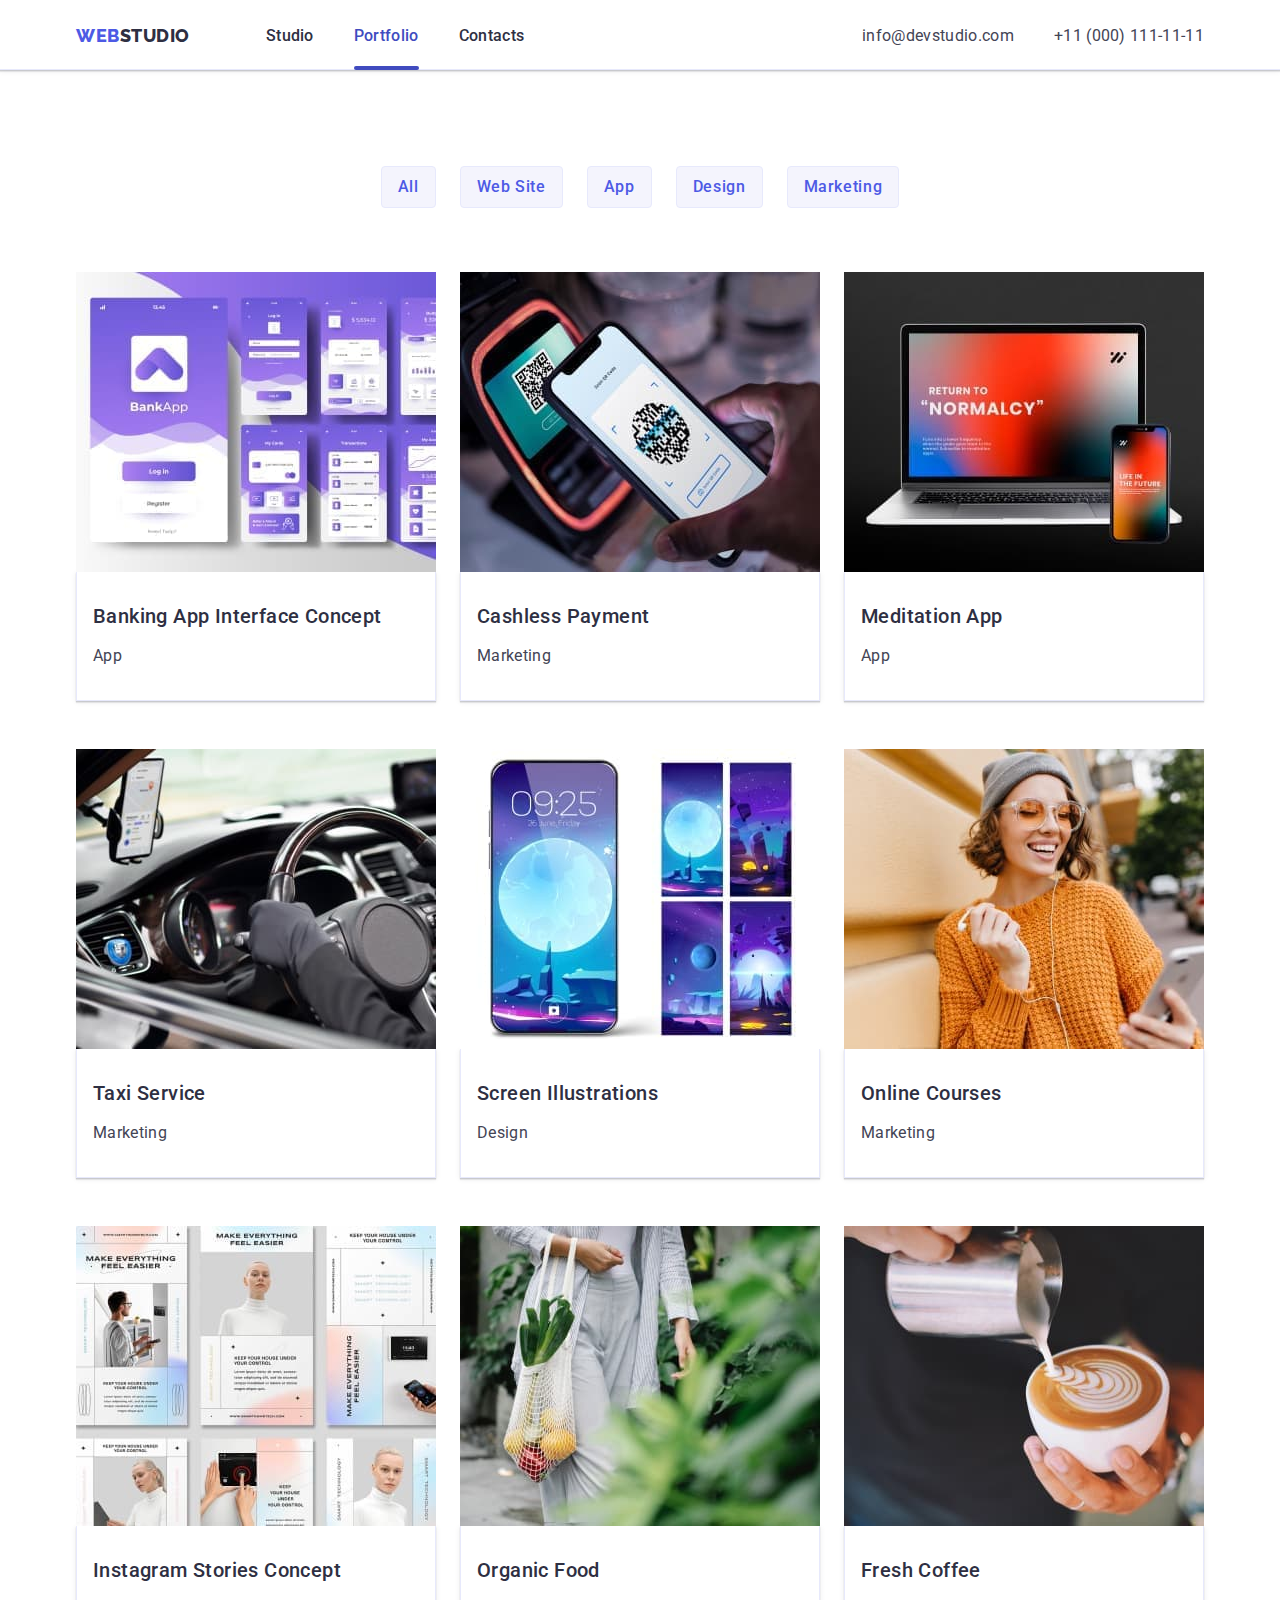
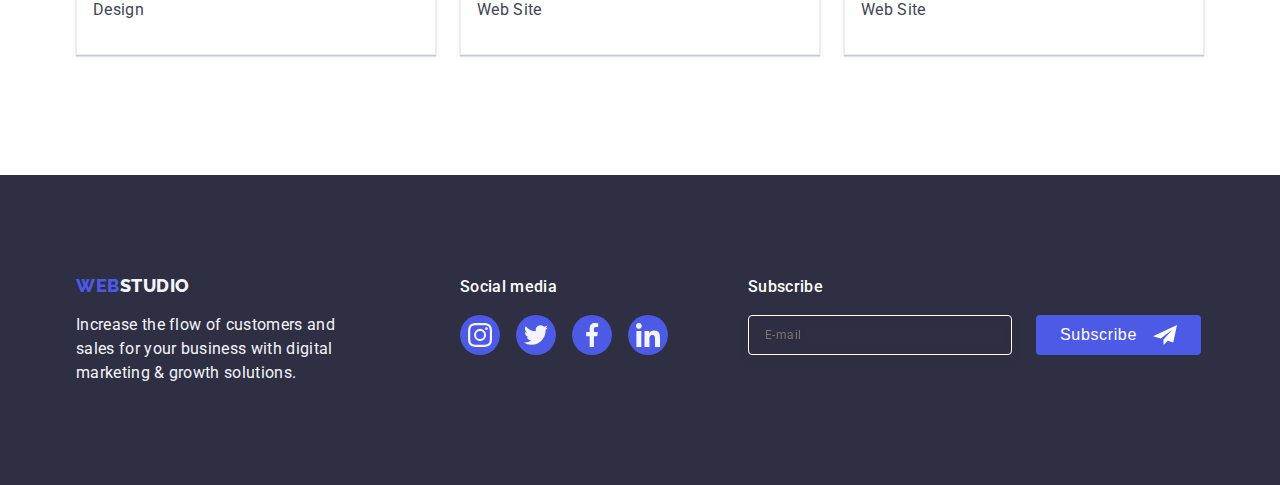
==== commit e073b5fd: "save6" ====
--- a/portfolio.html
+++ b/portfolio.html
@@ -147,30 +147,26 @@
       </div>
     </header>
 
-    <main>
+    <main class="main">
       <section class="scope">
         <div class="container">
           <h1 hidden>Portfolio</h1>
           <ul class="list-id">
-            <div class="list-id-box">
-              <li class="list-item-id">
-                <button class="link-button" type="button">All</button>
-              </li>
-              <li class="list-item-id">
-                <button class="link-button" type="button">Web Site</button>
-              </li>
-              <li class="list-item-id">
-                <button class="link-button" type="button">App</button>
-              </li>
-            </div>
-            <div class="list-id-box">
-              <li class="list-item-id">
-                <button class="link-button" type="button">Design</button>
-              </li>
-              <li class="list-item-id">
-                <button class="link-button" type="button">Marketing</button>
-              </li>
-            </div>
+            <li class="list-item-id">
+              <button class="link-button" type="button">All</button>
+            </li>
+            <li class="list-item-id">
+              <button class="link-button" type="button">Web Site</button>
+            </li>
+            <li class="list-item-id">
+              <button class="link-button" type="button">App</button>
+            </li>
+            <li class="list-item-id">
+              <button class="link-button" type="button">Design</button>
+            </li>
+            <li class="list-item-id">
+              <button class="link-button" type="button">Marketing</button>
+            </li>
           </ul>
           <ul class="list-scope">
             <li class="scope-item">
--- a/css/styles.css
+++ b/css/styles.css
@@ -846,6 +846,35 @@
   .footer-form-button {
     margin: 0;
   }
+
+  /* ------------------Button-portfolio----------------- */
+
+  main > .scope {
+    padding: 64px 0;
+  }
+
+  .container > .list-id {
+    justify-content: center;
+    gap: 24px;
+    margin-bottom: 64px;
+    width: 100%;
+  }
+
+  .list-scope {
+    display: flex;
+    flex-wrap: wrap;
+    align-items: center;
+    row-gap: 72px;
+    column-gap: 24px;
+  }
+
+  .scope-item {
+    width: calc((100% - 24px) / 2);
+  }
+
+  .list-scope > .scope-item:not(:last-child) {
+    margin-bottom: 0;
+  }
 }
 
 @media screen and (min-width: 1158px) {
@@ -1141,6 +1170,61 @@
 
   .footer-button-svg {
     margin-left: 16px;
+  }
+
+  /* ------------------Button-portfolio----------------- */
+  .main > .scope {
+    padding-top: 96px;
+    padding-bottom: 120px;
+  }
+
+  .list-scope {
+    row-gap: 48px;
+  }
+
+  .list-scope > .scope-item {
+    width: calc((100% - 48px) / 3);
+  }
+
+  .scope-link {
+    transition: box-shadow 250ms cubic-bezier(0.4, 0, 0.2, 1);
+  }
+
+  .scope-link:hover,
+  .scope-link:focus {
+    box-shadow: 0px 1px 6px rgba(46, 47, 66, 0.08),
+      0px 1px 1px rgba(46, 47, 66, 0.16), 0px 2px 1px rgba(46, 47, 66, 0.08);
+  }
+
+  .box-img {
+    position: relative;
+    overflow: hidden;
+  }
+
+  .box-img > .text-overlay {
+    display: block;
+    position: absolute;
+    top: 0;
+    left: 0;
+    width: 100%;
+    height: 100%;
+    transform: translateY(100%);
+    font-weight: 400;
+    font-size: 16px;
+    line-height: 1.5;
+    letter-spacing: 0.02em;
+    background-color: var(--overlay-box);
+    color: var(--overlay-text);
+    transition: transform 250ms cubic-bezier(0.4, 0, 0.2, 1);
+    padding: 40px 32px;
+  }
+
+  .scope-link:focus .text-overlay {
+    transform: translateY(0);
+  }
+
+  .box-img:hover .text-overlay {
+    transform: translateY(0);
   }
 }
 
@@ -1386,14 +1470,11 @@
 
 .list-id {
   display: flex;
-  flex-direction: column;
-  gap: 16px;
+  flex-wrap: wrap;
+  row-gap: 16px;
+  column-gap: 24px;
   margin-bottom: 48px;
-}
-
-.list-id-box {
-  display: flex;
-  gap: 24px;
+  width: 268px;
 }
 
 .link-button {
@@ -1415,6 +1496,15 @@
     box-shadow 250ms cubic-bezier(0.4, 0, 0.2, 1);
 }
 
+.link-button:hover,
+.link-button:focus {
+  background-color: var(--button-color);
+  color: var(--text-white-color);
+  border: 1px solid transparent;
+  box-shadow: 0px 3px 1px rgba(0, 0, 0, 0.1), 0px 2px 1px rgba(0, 0, 0, 0.08),
+    0px 2px 2px rgba(0, 0, 0, 0.12);
+}
+
 .link-button:active {
   background-color: var(--button-color);
   color: var(--text-white-color);
@@ -1444,6 +1534,9 @@
     0px 1px 6px 0px rgba(46, 47, 66, 0.08);
 }
 
+.scope-item:not(:last-child) {
+  margin-bottom: 48px;
+}
 .scope-img {
   width: 100%;
 }
